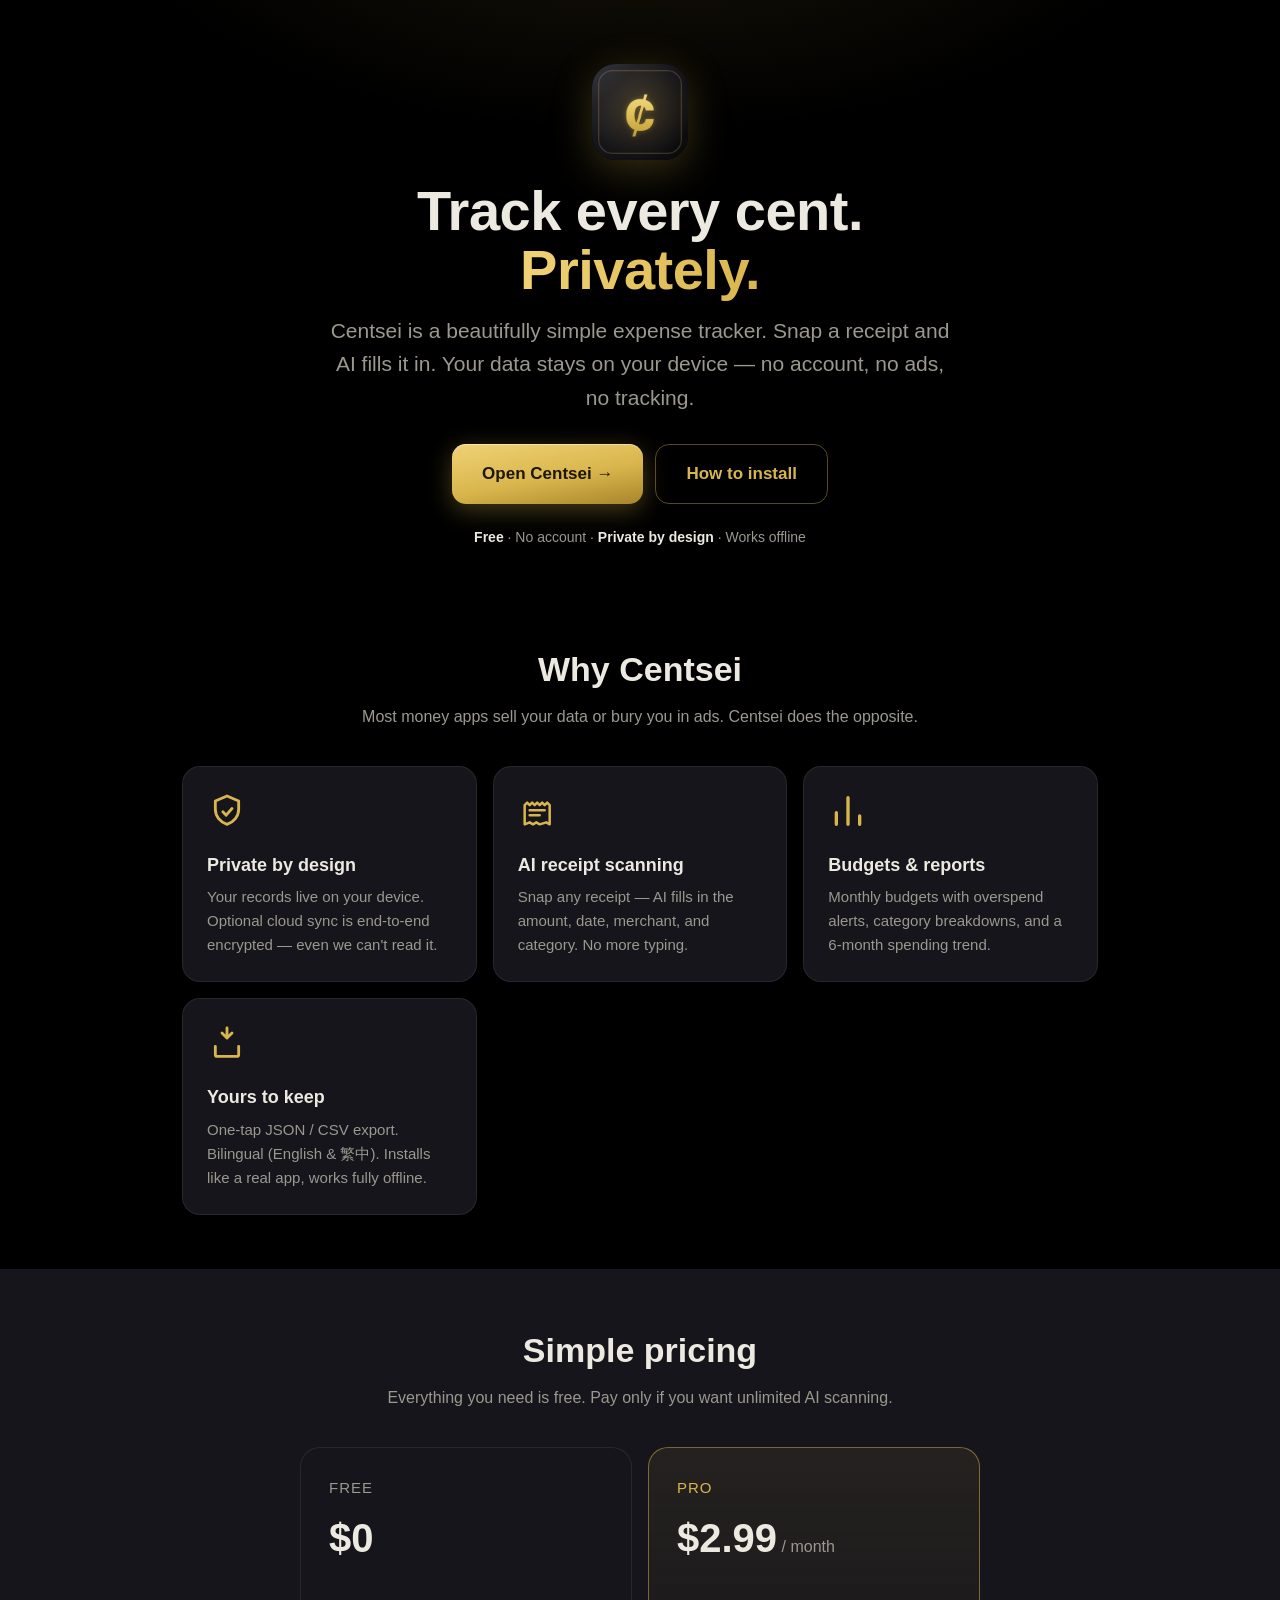
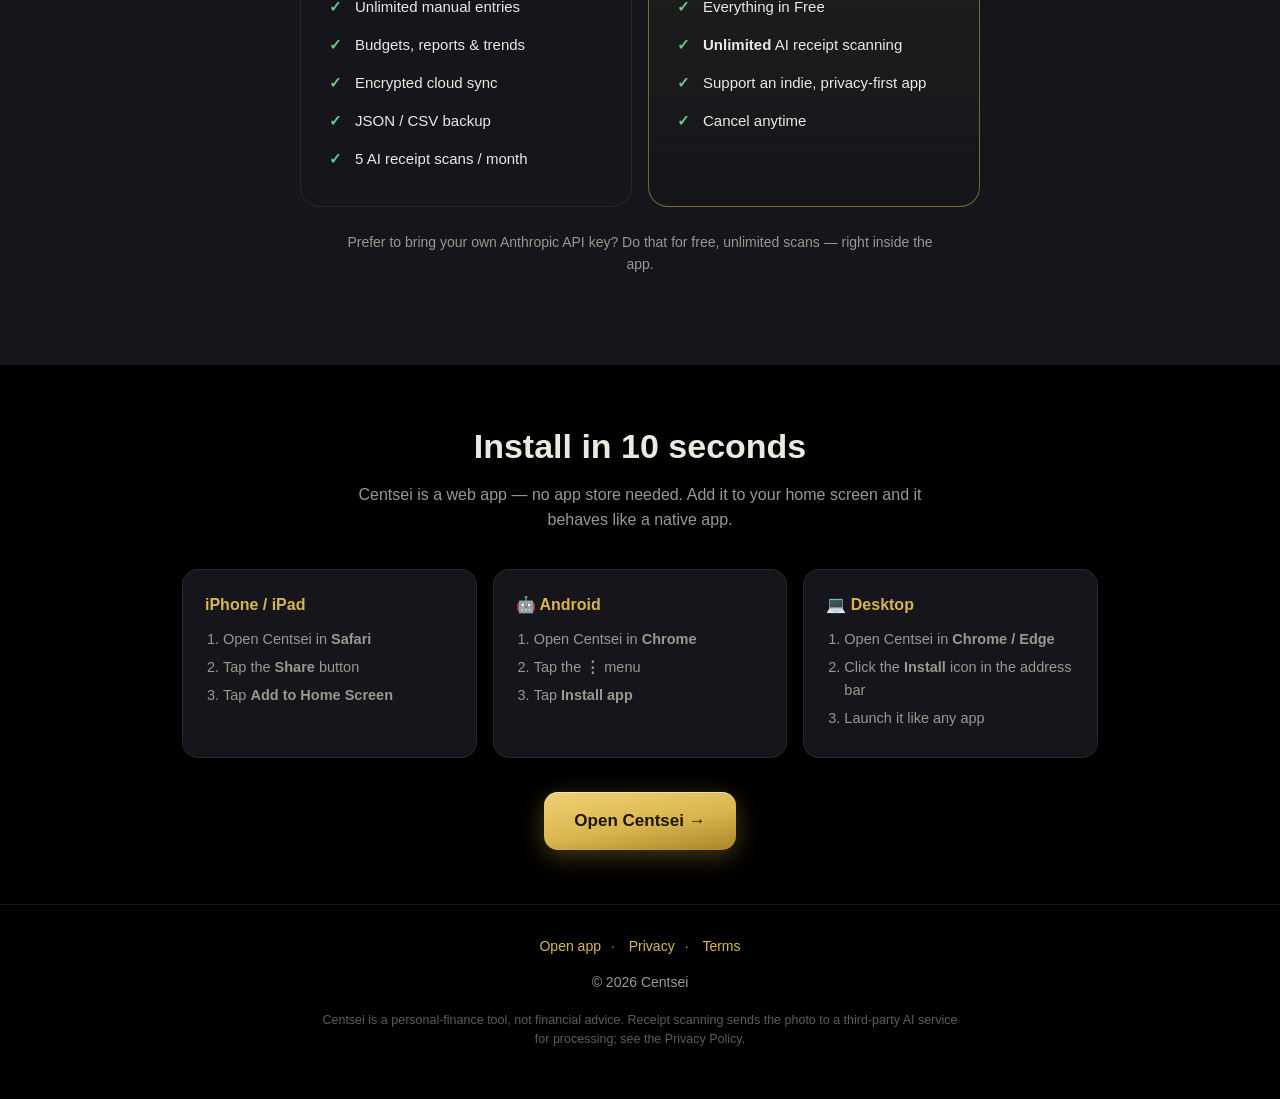
==== landing.html @ d4ba5896 "新增行銷 Landing Page(landing.html) 對外介紹頁:hero + 價值賣點(隱私/AI 收據/預算報表/可匯出離線)+ Free vs Pro $2.99 定價 + iPhon" ====
<!DOCTYPE html>
<html lang="en">
<head>
<meta charset="UTF-8">
<meta name="viewport" content="width=device-width, initial-scale=1, viewport-fit=cover">
<title>Centsei — Private, AI-powered expense tracking</title>
<meta name="description" content="Centsei is a private, local-first expense tracker with AI receipt scanning. Free, no account, your data stays on your device.">
<meta property="og:title" content="Centsei — Private expense tracking with AI receipt scanning">
<meta property="og:description" content="Snap a receipt, AI fills it in. Budgets, reports, encrypted sync. Free, no account.">
<meta property="og:image" content="icons/icon-512.png">
<link rel="icon" type="image/png" href="icons/icon-192.png">
<style>
  :root{
    --bg:#000; --surface:#15151b; --surface2:#1f1f28; --text:#ece9e1; --text2:#9b988f;
    --gold:#d9b64d; --gold-b:#f0d275; --gold-d:#a8862a; --green:#66cb87; --sep:rgba(255,255,255,.08);
    color-scheme:dark;
  }
  *{box-sizing:border-box;-webkit-tap-highlight-color:transparent}
  html{scroll-behavior:smooth}
  body{margin:0;background:var(--bg);color:var(--text);
    font-family:-apple-system,BlinkMacSystemFont,"Segoe UI","PingFang TC","Noto Sans TC",sans-serif;
    -webkit-font-smoothing:antialiased;line-height:1.6}
  a{color:var(--gold);text-decoration:none}
  .wrap{max-width:960px;margin:0 auto;padding:0 22px}
  .btn{display:inline-flex;align-items:center;gap:8px;justify-content:center;
    font-weight:700;font-size:17px;padding:15px 30px;border-radius:14px;border:none;cursor:pointer;
    color:#1d1605;background:linear-gradient(170deg,var(--gold-b),var(--gold) 55%,var(--gold-d));
    box-shadow:0 6px 24px rgba(217,182,77,.32),inset 0 1px 0 rgba(255,255,255,.45)}
  .btn.ghost{color:var(--gold);background:none;box-shadow:none;border:1px solid rgba(217,182,77,.4)}
  .btn:active{transform:scale(.98)}

  /* hero */
  header{padding:64px 0 40px;text-align:center;
    background:radial-gradient(900px 420px at 50% -120px,rgba(217,182,77,.12),transparent 60%)}
  .logo{width:96px;height:96px;border-radius:24px;display:block;margin:0 auto 22px;
    box-shadow:0 10px 40px rgba(217,182,77,.25)}
  h1{font-size:clamp(34px,7vw,56px);line-height:1.05;margin:0 0 14px;letter-spacing:-.5px}
  h1 .g{background:linear-gradient(90deg,var(--gold-b),var(--gold));-webkit-background-clip:text;background-clip:text;color:transparent}
  .sub{font-size:clamp(17px,3.4vw,21px);color:var(--text2);max-width:620px;margin:0 auto 30px}
  .cta-row{display:flex;gap:12px;justify-content:center;flex-wrap:wrap}
  .badges{margin-top:22px;color:var(--text2);font-size:14px}
  .badges b{color:var(--text)}

  section{padding:54px 0}
  h2{font-size:clamp(26px,4.5vw,34px);text-align:center;margin:0 0 8px}
  .lead{text-align:center;color:var(--text2);max-width:600px;margin:0 auto 36px}

  .grid{display:grid;grid-template-columns:repeat(auto-fit,minmax(230px,1fr));gap:16px}
  .card{background:var(--surface);border:1px solid var(--sep);border-radius:18px;padding:24px}
  .card .ic{width:40px;height:40px;color:var(--gold);margin-bottom:12px}
  .card h3{margin:0 0 6px;font-size:18px}
  .card p{margin:0;color:var(--text2);font-size:15px}

  /* pricing */
  .price-grid{display:grid;grid-template-columns:repeat(auto-fit,minmax(260px,1fr));gap:16px;max-width:680px;margin:0 auto}
  .plan{background:var(--surface);border:1px solid var(--sep);border-radius:20px;padding:28px}
  .plan.pro{border-color:rgba(217,182,77,.5);background:linear-gradient(180deg,rgba(217,182,77,.08),var(--surface))}
  .plan .name{font-size:15px;letter-spacing:1px;color:var(--text2);text-transform:uppercase}
  .plan .amt{font-size:40px;font-weight:800;margin:6px 0 2px}
  .plan .amt span{font-size:16px;font-weight:500;color:var(--text2)}
  .plan ul{list-style:none;padding:0;margin:18px 0 0}
  .plan li{padding:7px 0 7px 26px;position:relative;color:var(--text);font-size:15px}
  .plan li::before{content:"✓";position:absolute;left:0;color:var(--green);font-weight:700}

  /* install */
  .steps{display:grid;grid-template-columns:repeat(auto-fit,minmax(240px,1fr));gap:16px}
  .step{background:var(--surface);border:1px solid var(--sep);border-radius:16px;padding:22px}
  .step .os{font-weight:700;color:var(--gold);margin-bottom:10px}
  .step ol{margin:0;padding-left:18px;color:var(--text2);font-size:14.5px}
  .step li{margin:5px 0}

  footer{border-top:1px solid var(--sep);padding:30px 0 50px;text-align:center;color:var(--text2);font-size:14px}
  footer a{margin:0 10px}
  .disclaimer{max-width:640px;margin:18px auto 0;font-size:12.5px;color:#5e5c55;line-height:1.5}
</style>
</head>
<body>

<header>
  <div class="wrap">
    <img class="logo" src="icons/icon-512.png" alt="Centsei">
    <h1>Track every cent.<br><span class="g">Privately.</span></h1>
    <p class="sub">Centsei is a beautifully simple expense tracker. Snap a receipt and AI fills it in. Your data stays on your device — no account, no ads, no tracking.</p>
    <div class="cta-row">
      <a class="btn" href="./">Open Centsei →</a>
      <a class="btn ghost" href="#install">How to install</a>
    </div>
    <div class="badges"><b>Free</b> · No account · <b>Private by design</b> · Works offline</div>
  </div>
</header>

<section>
  <div class="wrap">
    <h2>Why Centsei</h2>
    <p class="lead">Most money apps sell your data or bury you in ads. Centsei does the opposite.</p>
    <div class="grid">
      <div class="card">
        <svg class="ic" viewBox="0 0 24 24" fill="none"><path d="M12 3 5 6v5c0 4.2 2.9 7.6 7 9 4.1-1.4 7-4.8 7-9V6l-7-3Z" stroke="currentColor" stroke-width="1.7" stroke-linejoin="round"/><path d="m9.5 12.5 2 2 3.5-4" stroke="currentColor" stroke-width="1.7" stroke-linecap="round" stroke-linejoin="round"/></svg>
        <h3>Private by design</h3>
        <p>Your records live on your device. Optional cloud sync is end-to-end encrypted — even we can't read it.</p>
      </div>
      <div class="card">
        <svg class="ic" viewBox="0 0 24 24" fill="none"><path d="M4 8.5 5.5 7 7 8.5 8.5 7 10 8.5 11.5 7 13 8.5 14.5 7 16 8.5 17.5 7 19 8.5V20l-2-1.2L13 20l-2-1.2L9 20l-2-1.2L4 20V8.5Z" stroke="currentColor" stroke-width="1.5" stroke-linejoin="round"/><path d="M7 11.5h9M7 14.5h6" stroke="currentColor" stroke-width="1.5" stroke-linecap="round"/></svg>
        <h3>AI receipt scanning</h3>
        <p>Snap any receipt — AI fills in the amount, date, merchant, and category. No more typing.</p>
      </div>
      <div class="card">
        <svg class="ic" viewBox="0 0 24 24" fill="none"><path d="M5 20v-7M12 20V4M19 20v-5" stroke="currentColor" stroke-width="2" stroke-linecap="round"/></svg>
        <h3>Budgets &amp; reports</h3>
        <p>Monthly budgets with overspend alerts, category breakdowns, and a 6-month spending trend.</p>
      </div>
      <div class="card">
        <svg class="ic" viewBox="0 0 24 24" fill="none"><path d="M12 3v6m0 0 3-3m-3 3-3-3M5 14v5a1 1 0 0 0 1 1h12a1 1 0 0 0 1-1v-5" stroke="currentColor" stroke-width="1.7" stroke-linecap="round" stroke-linejoin="round"/></svg>
        <h3>Yours to keep</h3>
        <p>One-tap JSON / CSV export. Bilingual (English &amp; 繁中). Installs like a real app, works fully offline.</p>
      </div>
    </div>
  </div>
</section>

<section style="background:var(--surface)">
  <div class="wrap">
    <h2>Simple pricing</h2>
    <p class="lead">Everything you need is free. Pay only if you want unlimited AI scanning.</p>
    <div class="price-grid">
      <div class="plan">
        <div class="name">Free</div>
        <div class="amt">$0</div>
        <ul>
          <li>Unlimited manual entries</li>
          <li>Budgets, reports &amp; trends</li>
          <li>Encrypted cloud sync</li>
          <li>JSON / CSV backup</li>
          <li>5 AI receipt scans / month</li>
        </ul>
      </div>
      <div class="plan pro">
        <div class="name" style="color:var(--gold)">Pro</div>
        <div class="amt">$2.99<span> / month</span></div>
        <ul>
          <li>Everything in Free</li>
          <li><b>Unlimited</b> AI receipt scanning</li>
          <li>Support an indie, privacy-first app</li>
          <li>Cancel anytime</li>
        </ul>
      </div>
    </div>
    <p class="lead" style="margin-top:24px;font-size:14px">Prefer to bring your own Anthropic API key? Do that for free, unlimited scans — right inside the app.</p>
  </div>
</section>

<section id="install">
  <div class="wrap">
    <h2>Install in 10 seconds</h2>
    <p class="lead">Centsei is a web app — no app store needed. Add it to your home screen and it behaves like a native app.</p>
    <div class="steps">
      <div class="step">
        <div class="os"> iPhone / iPad</div>
        <ol>
          <li>Open Centsei in <b>Safari</b></li>
          <li>Tap the <b>Share</b> button</li>
          <li>Tap <b>Add to Home Screen</b></li>
        </ol>
      </div>
      <div class="step">
        <div class="os">🤖 Android</div>
        <ol>
          <li>Open Centsei in <b>Chrome</b></li>
          <li>Tap the <b>⋮</b> menu</li>
          <li>Tap <b>Install app</b></li>
        </ol>
      </div>
      <div class="step">
        <div class="os">💻 Desktop</div>
        <ol>
          <li>Open Centsei in <b>Chrome / Edge</b></li>
          <li>Click the <b>Install</b> icon in the address bar</li>
          <li>Launch it like any app</li>
        </ol>
      </div>
    </div>
    <div class="cta-row" style="margin-top:34px"><a class="btn" href="./">Open Centsei →</a></div>
  </div>
</section>

<footer>
  <div class="wrap">
    <div>
      <a href="./">Open app</a>·
      <a href="privacy.html">Privacy</a>·
      <a href="terms.html">Terms</a>
    </div>
    <p style="margin:14px 0 0">© 2026 Centsei</p>
    <p class="disclaimer">Centsei is a personal-finance tool, not financial advice. Receipt scanning sends the photo to a third-party AI service for processing; see the Privacy Policy.</p>
  </div>
</footer>

</body>
</html>
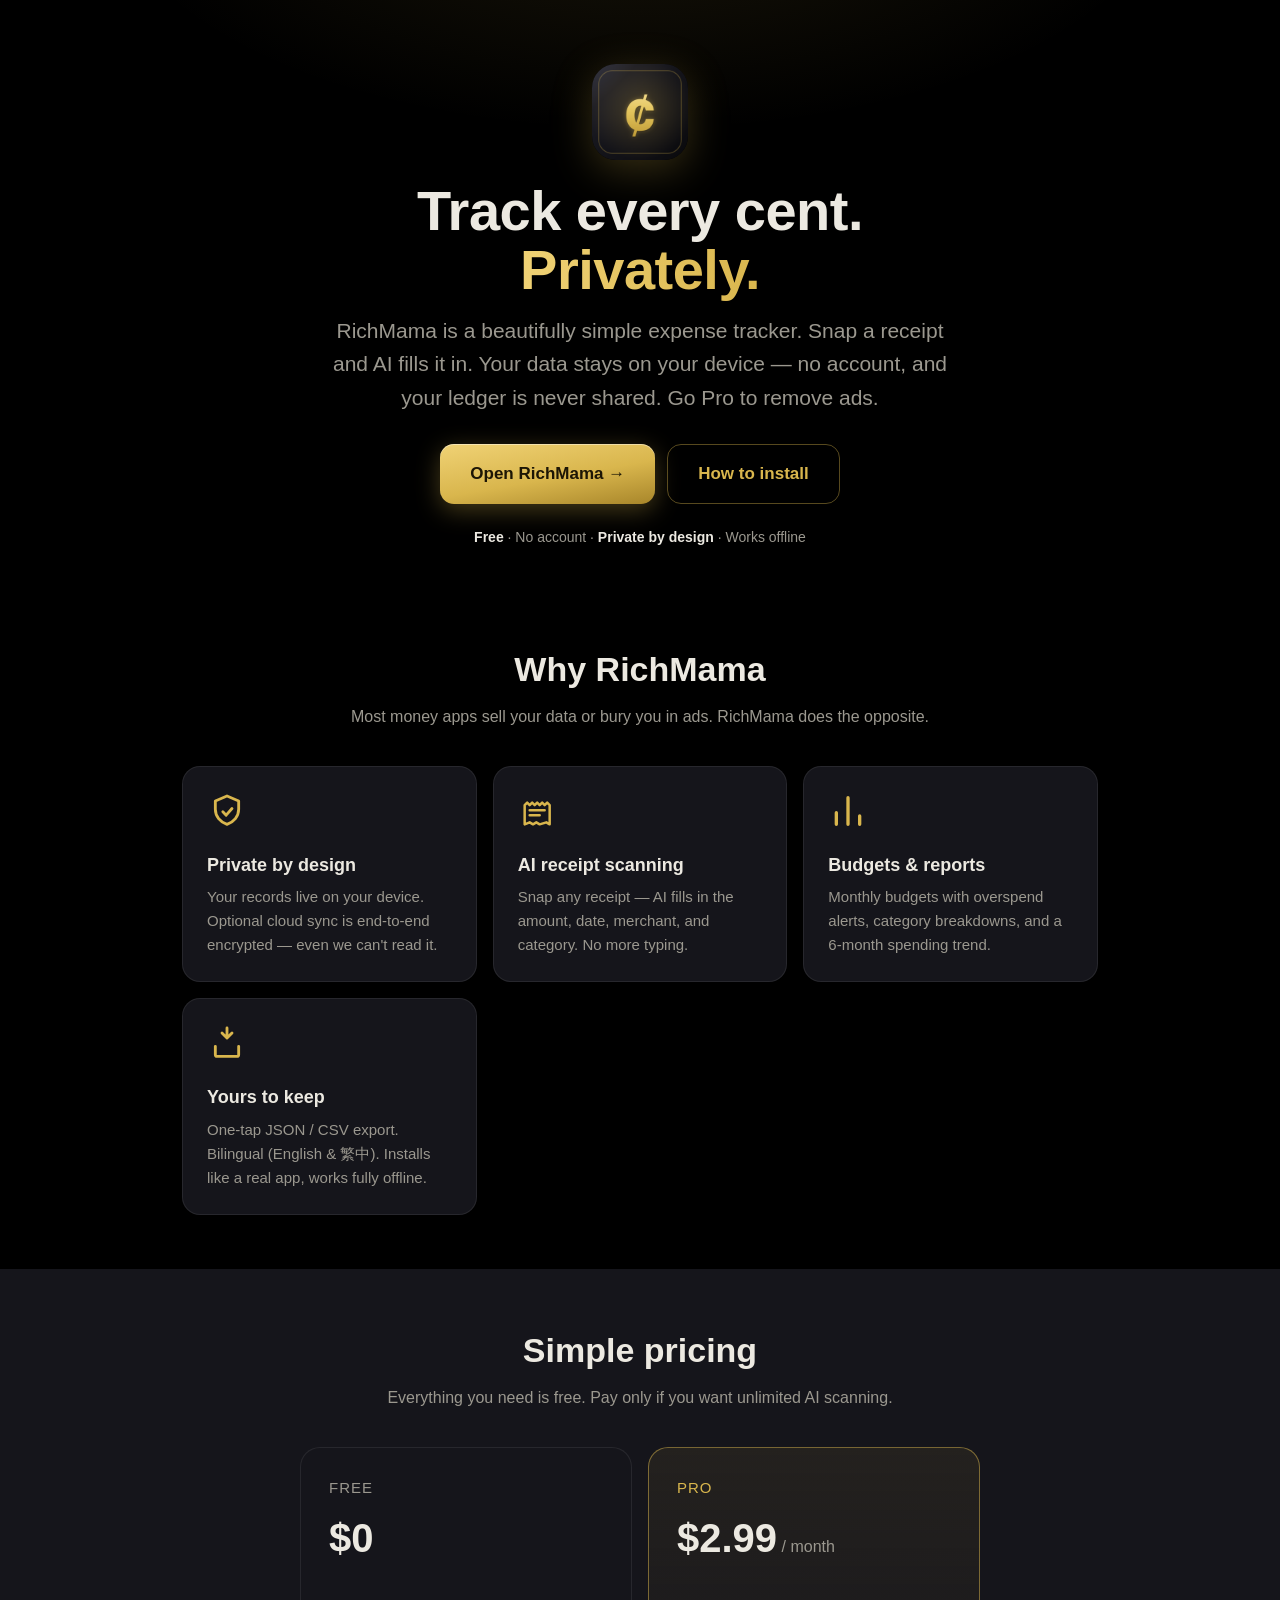
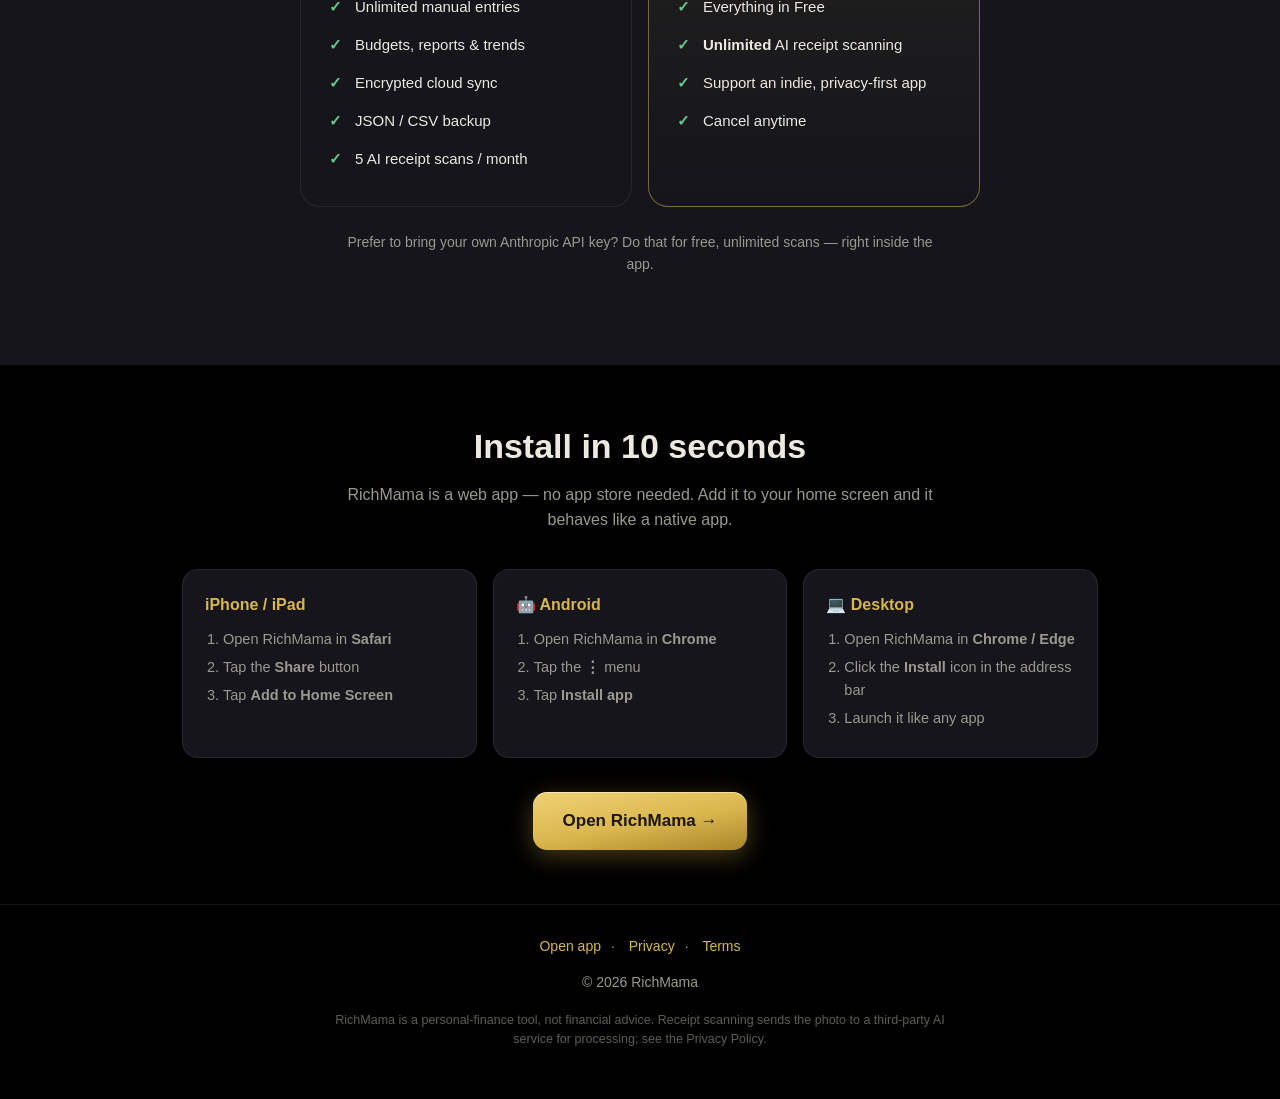
==== commit 7ef86ed3: "RichMama rebrand + accounts, dashboard, statement import; App Review fixes Rebrand from Centsei to R" ====
--- a/landing.html
+++ b/landing.html
@@ -3,9 +3,9 @@
 <head>
 <meta charset="UTF-8">
 <meta name="viewport" content="width=device-width, initial-scale=1, viewport-fit=cover">
-<title>Centsei — Private, AI-powered expense tracking</title>
-<meta name="description" content="Centsei is a private, local-first expense tracker with AI receipt scanning. Free, no account, your data stays on your device.">
-<meta property="og:title" content="Centsei — Private expense tracking with AI receipt scanning">
+<title>RichMama — Private, AI-powered expense tracking</title>
+<meta name="description" content="RichMama is a private, local-first expense tracker with AI receipt scanning. Free, no account, your data stays on your device.">
+<meta property="og:title" content="RichMama — Private expense tracking with AI receipt scanning">
 <meta property="og:description" content="Snap a receipt, AI fills it in. Budgets, reports, encrypted sync. Free, no account.">
 <meta property="og:image" content="icons/icon-512.png">
 <link rel="icon" type="image/png" href="icons/icon-192.png">
@@ -78,11 +78,11 @@
 
 <header>
   <div class="wrap">
-    <img class="logo" src="icons/icon-512.png" alt="Centsei">
+    <img class="logo" src="icons/icon-512.png" alt="RichMama">
     <h1>Track every cent.<br><span class="g">Privately.</span></h1>
-    <p class="sub">Centsei is a beautifully simple expense tracker. Snap a receipt and AI fills it in. Your data stays on your device — no account, no ads, no tracking.</p>
+    <p class="sub">RichMama is a beautifully simple expense tracker. Snap a receipt and AI fills it in. Your data stays on your device — no account, and your ledger is never shared. Go Pro to remove ads.</p>
     <div class="cta-row">
-      <a class="btn" href="./">Open Centsei →</a>
+      <a class="btn" href="./">Open RichMama →</a>
       <a class="btn ghost" href="#install">How to install</a>
     </div>
     <div class="badges"><b>Free</b> · No account · <b>Private by design</b> · Works offline</div>
@@ -91,8 +91,8 @@
 
 <section>
   <div class="wrap">
-    <h2>Why Centsei</h2>
-    <p class="lead">Most money apps sell your data or bury you in ads. Centsei does the opposite.</p>
+    <h2>Why RichMama</h2>
+    <p class="lead">Most money apps sell your data or bury you in ads. RichMama does the opposite.</p>
     <div class="grid">
       <div class="card">
         <svg class="ic" viewBox="0 0 24 24" fill="none"><path d="M12 3 5 6v5c0 4.2 2.9 7.6 7 9 4.1-1.4 7-4.8 7-9V6l-7-3Z" stroke="currentColor" stroke-width="1.7" stroke-linejoin="round"/><path d="m9.5 12.5 2 2 3.5-4" stroke="currentColor" stroke-width="1.7" stroke-linecap="round" stroke-linejoin="round"/></svg>
@@ -152,12 +152,12 @@
 <section id="install">
   <div class="wrap">
     <h2>Install in 10 seconds</h2>
-    <p class="lead">Centsei is a web app — no app store needed. Add it to your home screen and it behaves like a native app.</p>
+    <p class="lead">RichMama is a web app — no app store needed. Add it to your home screen and it behaves like a native app.</p>
     <div class="steps">
       <div class="step">
         <div class="os"> iPhone / iPad</div>
         <ol>
-          <li>Open Centsei in <b>Safari</b></li>
+          <li>Open RichMama in <b>Safari</b></li>
           <li>Tap the <b>Share</b> button</li>
           <li>Tap <b>Add to Home Screen</b></li>
         </ol>
@@ -165,7 +165,7 @@
       <div class="step">
         <div class="os">🤖 Android</div>
         <ol>
-          <li>Open Centsei in <b>Chrome</b></li>
+          <li>Open RichMama in <b>Chrome</b></li>
           <li>Tap the <b>⋮</b> menu</li>
           <li>Tap <b>Install app</b></li>
         </ol>
@@ -173,13 +173,13 @@
       <div class="step">
         <div class="os">💻 Desktop</div>
         <ol>
-          <li>Open Centsei in <b>Chrome / Edge</b></li>
+          <li>Open RichMama in <b>Chrome / Edge</b></li>
           <li>Click the <b>Install</b> icon in the address bar</li>
           <li>Launch it like any app</li>
         </ol>
       </div>
     </div>
-    <div class="cta-row" style="margin-top:34px"><a class="btn" href="./">Open Centsei →</a></div>
+    <div class="cta-row" style="margin-top:34px"><a class="btn" href="./">Open RichMama →</a></div>
   </div>
 </section>
 
@@ -190,8 +190,8 @@
       <a href="privacy.html">Privacy</a>·
       <a href="terms.html">Terms</a>
     </div>
-    <p style="margin:14px 0 0">© 2026 Centsei</p>
-    <p class="disclaimer">Centsei is a personal-finance tool, not financial advice. Receipt scanning sends the photo to a third-party AI service for processing; see the Privacy Policy.</p>
+    <p style="margin:14px 0 0">© 2026 RichMama</p>
+    <p class="disclaimer">RichMama is a personal-finance tool, not financial advice. Receipt scanning sends the photo to a third-party AI service for processing; see the Privacy Policy.</p>
   </div>
 </footer>
 
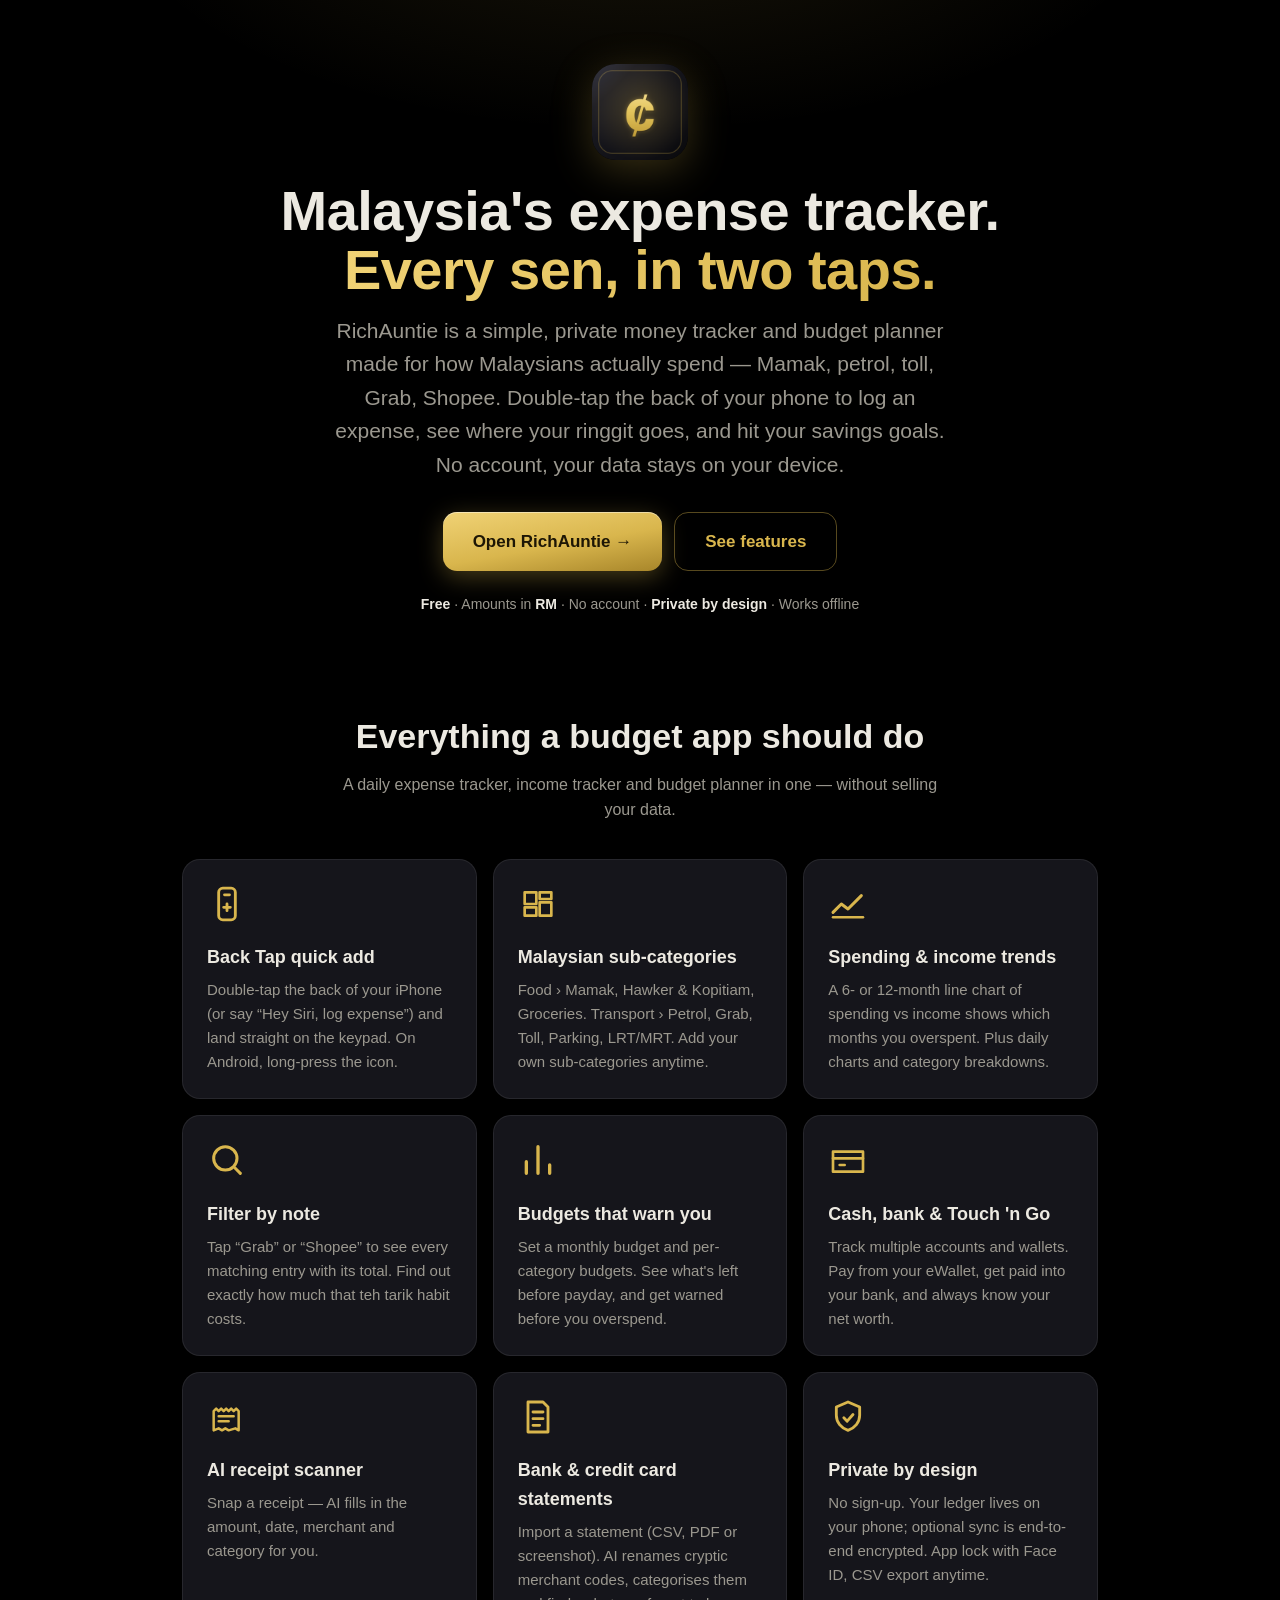
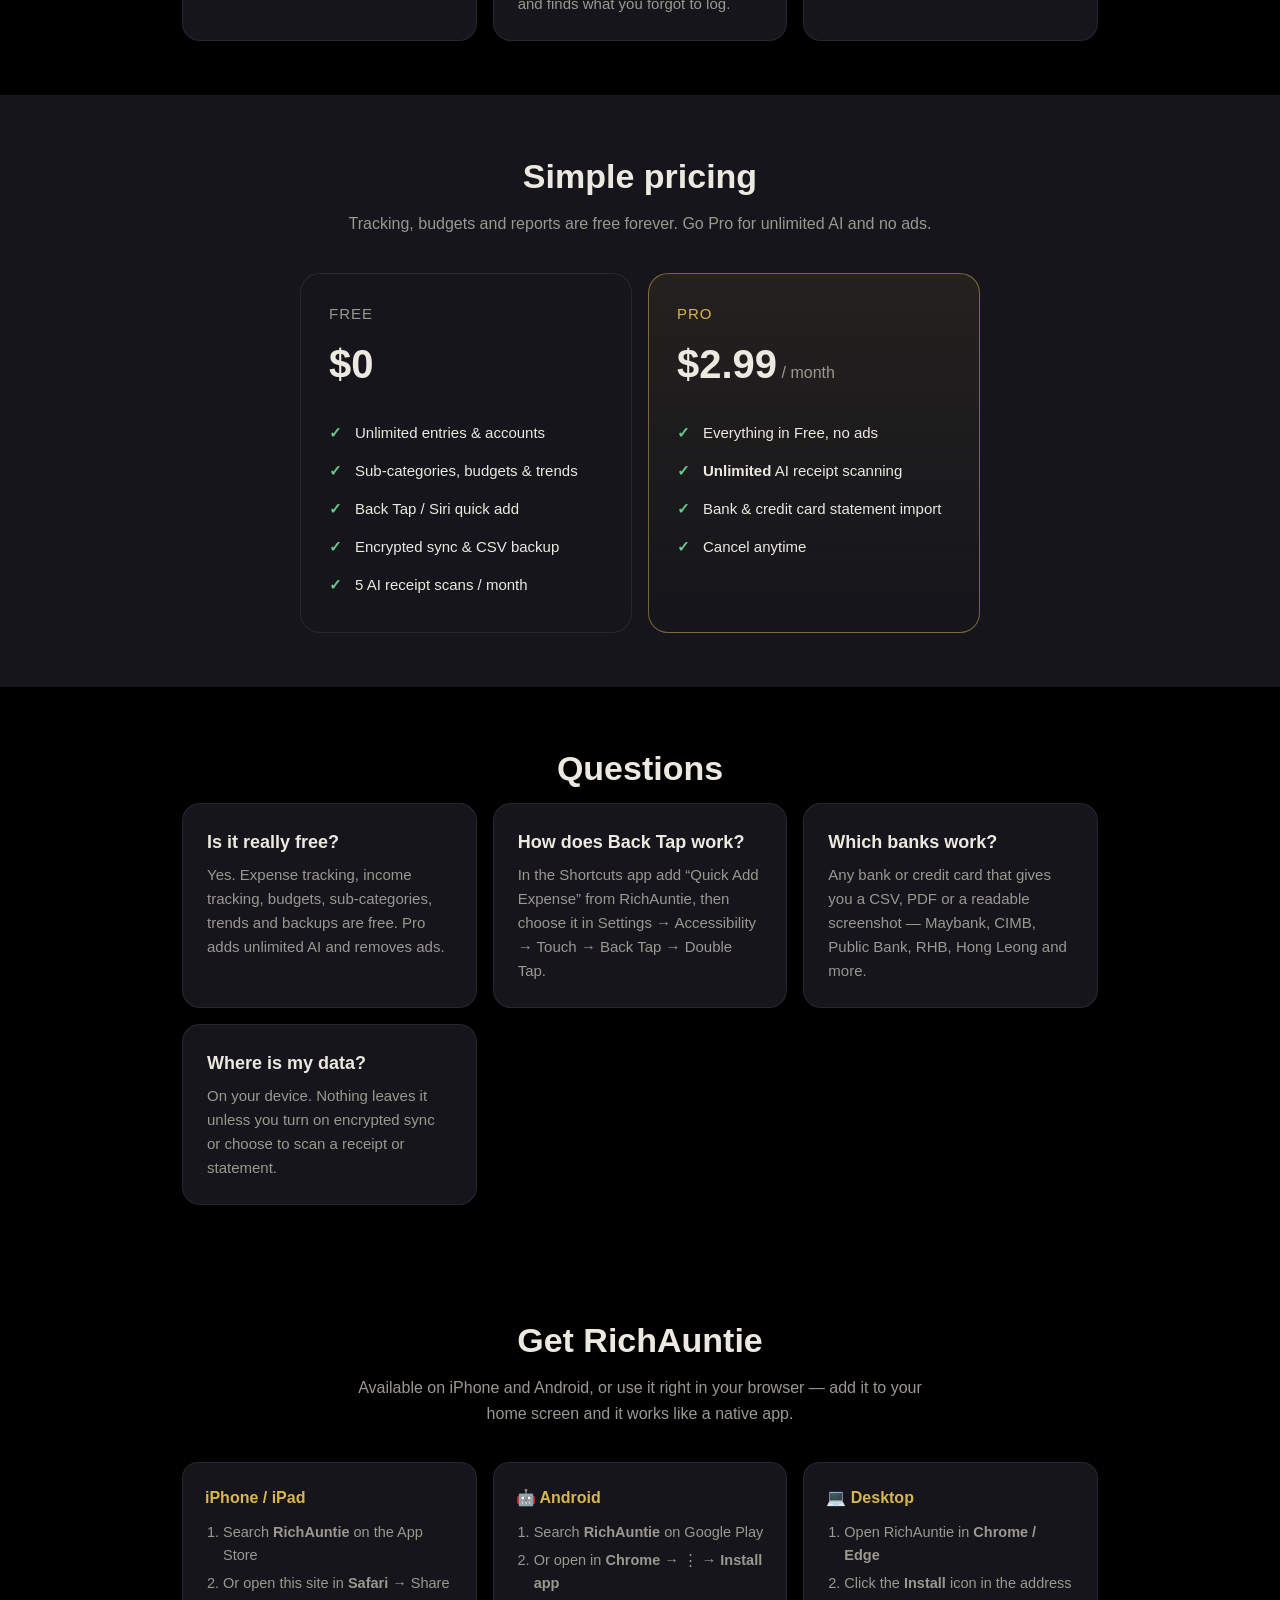
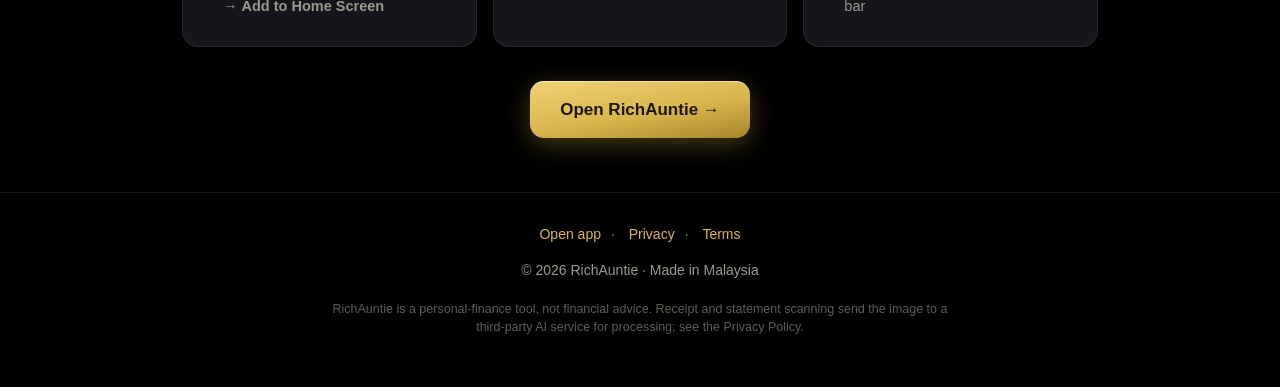
==== commit e48228d7: "RichAuntie v1.4: Malaysia localisation, sub-categories, note filter, trend line chart, Back Tap quic" ====
--- a/landing.html
+++ b/landing.html
@@ -1,14 +1,84 @@
 <!DOCTYPE html>
-<html lang="en">
+<html lang="en-MY">
 <head>
 <meta charset="UTF-8">
 <meta name="viewport" content="width=device-width, initial-scale=1, viewport-fit=cover">
-<title>RichMama — Private, AI-powered expense tracking</title>
-<meta name="description" content="RichMama is a private, local-first expense tracker with AI receipt scanning. Free, no account, your data stays on your device.">
-<meta property="og:title" content="RichMama — Private expense tracking with AI receipt scanning">
-<meta property="og:description" content="Snap a receipt, AI fills it in. Budgets, reports, encrypted sync. Free, no account.">
-<meta property="og:image" content="icons/icon-512.png">
+<title>RichAuntie — Expense Tracker &amp; Budget App for Malaysia (RM)</title>
+<meta name="description" content="RichAuntie is a free, private expense tracker and budget planner made for Malaysia. Track spending in RM, log Mamak, Grab, petrol and toll in seconds, scan receipts with AI, import bank &amp; credit card statements, and see spending vs income trends. No account needed.">
+<meta name="keywords" content="expense tracker Malaysia, budget app Malaysia, money manager, spending tracker, budget planner, personal finance app, daily expense tracker, expense manager, bookkeeping app, money tracker RM, receipt scanner, bank statement import, credit card tracker, savings tracker, income tracker, bill tracker, household budget, cash flow, aplikasi rekod perbelanjaan, aplikasi bajet, pengurus wang, 记账 App, 记账, 理财, 马来西亚 记账">
+<link rel="canonical" href="https://colinchin95.github.io/daily-ledger/landing.html">
+<meta name="robots" content="index, follow">
+<meta name="theme-color" content="#EDE4D5">
+<meta property="og:type" content="website">
+<meta property="og:site_name" content="RichAuntie">
+<meta property="og:locale" content="en_MY">
+<meta property="og:title" content="RichAuntie — Malaysia's private expense tracker">
+<meta property="og:description" content="Log an expense in 2 seconds (even with a double-tap on the back of your phone). Budgets, sub-categories, spending &amp; income trends, AI receipt scanning. Your data stays on your device.">
+<meta property="og:image" content="https://colinchin95.github.io/daily-ledger/icons/icon-1024.png">
+<meta name="twitter:card" content="summary">
+<meta name="twitter:title" content="RichAuntie — Expense Tracker &amp; Budget App for Malaysia">
+<meta name="twitter:description" content="Private money tracker in RM. Budgets, trends, AI receipt scanning, bank statement import.">
+<meta name="apple-itunes-app" content="app-id=6781631334">
 <link rel="icon" type="image/png" href="icons/icon-192.png">
+<link rel="apple-touch-icon" href="icons/apple-touch-icon.png">
+<link rel="manifest" href="manifest.json">
+<script type="application/ld+json">
+{
+  "@context": "https://schema.org",
+  "@graph": [
+    {
+      "@type": "SoftwareApplication",
+      "name": "RichAuntie: Expense Tracker",
+      "alternateName": ["RichAuntie", "RichAuntie Budget App"],
+      "applicationCategory": "FinanceApplication",
+      "operatingSystem": "iOS, Android, Web",
+      "description": "A private expense tracker and budget planner for Malaysia. Track spending and income in RM with sub-categories, budgets, spending vs income trends, AI receipt scanning and bank / credit card statement import.",
+      "inLanguage": "en-MY",
+      "countriesSupported": "MY",
+      "image": "https://colinchin95.github.io/daily-ledger/icons/icon-1024.png",
+      "url": "https://colinchin95.github.io/daily-ledger/landing.html",
+      "offers": { "@type": "Offer", "price": "0", "priceCurrency": "USD" },
+      "featureList": [
+        "Expense and income tracking in Malaysian Ringgit (RM)",
+        "Malaysian sub-categories: Mamak, hawker, groceries, petrol, Grab, toll, parking, LRT/MRT",
+        "Double-tap the back of the phone to log an expense (iPhone Back Tap)",
+        "Monthly budgets and per-category budgets",
+        "Spending vs income trend line chart",
+        "Search and filter by note",
+        "AI receipt scanning",
+        "Bank and credit card statement import with AI categorisation",
+        "Multiple accounts: cash, bank, Touch 'n Go eWallet",
+        "End-to-end encrypted sync, CSV export, app lock"
+      ]
+    },
+    {
+      "@type": "FAQPage",
+      "mainEntity": [
+        {
+          "@type": "Question",
+          "name": "What is the best free expense tracker app in Malaysia?",
+          "acceptedAnswer": { "@type": "Answer", "text": "RichAuntie is a free expense tracker built for Malaysia: amounts in RM, local categories like Mamak, petrol, toll and Grab, Touch 'n Go as an account, budgets and spending trends. It needs no account and keeps your data on your phone." }
+        },
+        {
+          "@type": "Question",
+          "name": "Can I log an expense without opening the app?",
+          "acceptedAnswer": { "@type": "Answer", "text": "Yes. On iPhone, link RichAuntie's Quick Add Expense shortcut to Back Tap and double-tap the back of your phone to jump straight to the keypad. You can also say \"Hey Siri, log expense in RichAuntie\". On Android, long-press the app icon and choose Log expense." }
+        },
+        {
+          "@type": "Question",
+          "name": "Can RichAuntie read my Maybank, CIMB or credit card statement?",
+          "acceptedAnswer": { "@type": "Answer", "text": "With Pro you can import a CSV, PDF or screenshot of a bank or credit card statement. AI turns cryptic merchant codes into readable names, suggests categories and finds transactions you forgot to log." }
+        },
+        {
+          "@type": "Question",
+          "name": "Is my financial data private?",
+          "acceptedAnswer": { "@type": "Answer", "text": "Your ledger is stored on your device. Optional cloud sync is end-to-end encrypted, so no one else can read it. Receipt or statement images are only sent to an AI service when you choose to scan them." }
+        }
+      ]
+    }
+  ]
+}
+</script>
 <style>
   :root{
     --bg:#000; --surface:#15151b; --surface2:#1f1f28; --text:#ece9e1; --text2:#9b988f;
@@ -78,41 +148,66 @@
 
 <header>
   <div class="wrap">
-    <img class="logo" src="icons/icon-512.png" alt="RichMama">
-    <h1>Track every cent.<br><span class="g">Privately.</span></h1>
-    <p class="sub">RichMama is a beautifully simple expense tracker. Snap a receipt and AI fills it in. Your data stays on your device — no account, and your ledger is never shared. Go Pro to remove ads.</p>
+    <img class="logo" src="icons/icon-512.png" alt="RichAuntie expense tracker app icon" width="96" height="96">
+    <h1>Malaysia's expense tracker.<br><span class="g">Every sen, in two taps.</span></h1>
+    <p class="sub">RichAuntie is a simple, private money tracker and budget planner made for how Malaysians actually spend — Mamak, petrol, toll, Grab, Shopee. Double-tap the back of your phone to log an expense, see where your ringgit goes, and hit your savings goals. No account, your data stays on your device.</p>
     <div class="cta-row">
-      <a class="btn" href="./">Open RichMama →</a>
-      <a class="btn ghost" href="#install">How to install</a>
-    </div>
-    <div class="badges"><b>Free</b> · No account · <b>Private by design</b> · Works offline</div>
+      <a class="btn" href="./">Open RichAuntie →</a>
+      <a class="btn ghost" href="#features">See features</a>
+    </div>
+    <div class="badges"><b>Free</b> · Amounts in <b>RM</b> · No account · <b>Private by design</b> · Works offline</div>
   </div>
 </header>
 
-<section>
-  <div class="wrap">
-    <h2>Why RichMama</h2>
-    <p class="lead">Most money apps sell your data or bury you in ads. RichMama does the opposite.</p>
+<section id="features">
+  <div class="wrap">
+    <h2>Everything a budget app should do</h2>
+    <p class="lead">A daily expense tracker, income tracker and budget planner in one — without selling your data.</p>
     <div class="grid">
+      <div class="card">
+        <svg class="ic" viewBox="0 0 24 24" fill="none"><rect x="7" y="2.5" width="10" height="19" rx="2.5" stroke="currentColor" stroke-width="1.7"/><path d="M10.5 6.5h3M12 12v4M10 14h4" stroke="currentColor" stroke-width="1.7" stroke-linecap="round"/></svg>
+        <h3>Back Tap quick add</h3>
+        <p>Double-tap the back of your iPhone (or say “Hey Siri, log expense”) and land straight on the keypad. On Android, long-press the icon.</p>
+      </div>
+      <div class="card">
+        <svg class="ic" viewBox="0 0 24 24" fill="none"><path d="M4 5h7v7H4zM13 5h7v4h-7zM13 11h7v8h-7zM4 14h7v5H4z" stroke="currentColor" stroke-width="1.6" stroke-linejoin="round"/></svg>
+        <h3>Malaysian sub-categories</h3>
+        <p>Food › Mamak, Hawker &amp; Kopitiam, Groceries. Transport › Petrol, Grab, Toll, Parking, LRT/MRT. Add your own sub-categories anytime.</p>
+      </div>
+      <div class="card">
+        <svg class="ic" viewBox="0 0 24 24" fill="none"><path d="M3 17l5-5 4 3 8-8" stroke="currentColor" stroke-width="1.8" stroke-linecap="round" stroke-linejoin="round"/><path d="M3 20h18" stroke="currentColor" stroke-width="1.5" stroke-linecap="round"/></svg>
+        <h3>Spending &amp; income trends</h3>
+        <p>A 6- or 12-month line chart of spending vs income shows which months you overspent. Plus daily charts and category breakdowns.</p>
+      </div>
+      <div class="card">
+        <svg class="ic" viewBox="0 0 24 24" fill="none"><circle cx="11" cy="11" r="7" stroke="currentColor" stroke-width="1.8"/><path d="m20 20-3.2-3.2" stroke="currentColor" stroke-width="1.8" stroke-linecap="round"/></svg>
+        <h3>Filter by note</h3>
+        <p>Tap “Grab” or “Shopee” to see every matching entry with its total. Find out exactly how much that teh tarik habit costs.</p>
+      </div>
+      <div class="card">
+        <svg class="ic" viewBox="0 0 24 24" fill="none"><path d="M5 20v-7M12 20V4M19 20v-5" stroke="currentColor" stroke-width="2" stroke-linecap="round"/></svg>
+        <h3>Budgets that warn you</h3>
+        <p>Set a monthly budget and per-category budgets. See what's left before payday, and get warned before you overspend.</p>
+      </div>
+      <div class="card">
+        <svg class="ic" viewBox="0 0 24 24" fill="none"><path d="M3 7h18v12H3z" stroke="currentColor" stroke-width="1.6" stroke-linejoin="round"/><path d="M3 11h18M7 15h3" stroke="currentColor" stroke-width="1.6" stroke-linecap="round"/></svg>
+        <h3>Cash, bank &amp; Touch 'n Go</h3>
+        <p>Track multiple accounts and wallets. Pay from your eWallet, get paid into your bank, and always know your net worth.</p>
+      </div>
+      <div class="card">
+        <svg class="ic" viewBox="0 0 24 24" fill="none"><path d="M4 8.5 5.5 7 7 8.5 8.5 7 10 8.5 11.5 7 13 8.5 14.5 7 16 8.5 17.5 7 19 8.5V20l-2-1.2L13 20l-2-1.2L9 20l-2-1.2L4 20V8.5Z" stroke="currentColor" stroke-width="1.5" stroke-linejoin="round"/><path d="M7 11.5h9M7 14.5h6" stroke="currentColor" stroke-width="1.5" stroke-linecap="round"/></svg>
+        <h3>AI receipt scanner</h3>
+        <p>Snap a receipt — AI fills in the amount, date, merchant and category for you.</p>
+      </div>
+      <div class="card">
+        <svg class="ic" viewBox="0 0 24 24" fill="none"><path d="M6 3h9l3 3v15H6z" stroke="currentColor" stroke-width="1.7" stroke-linejoin="round"/><path d="M9 9h6M9 13h6M9 17h4" stroke="currentColor" stroke-width="1.7" stroke-linecap="round"/></svg>
+        <h3>Bank &amp; credit card statements</h3>
+        <p>Import a statement (CSV, PDF or screenshot). AI renames cryptic merchant codes, categorises them and finds what you forgot to log.</p>
+      </div>
       <div class="card">
         <svg class="ic" viewBox="0 0 24 24" fill="none"><path d="M12 3 5 6v5c0 4.2 2.9 7.6 7 9 4.1-1.4 7-4.8 7-9V6l-7-3Z" stroke="currentColor" stroke-width="1.7" stroke-linejoin="round"/><path d="m9.5 12.5 2 2 3.5-4" stroke="currentColor" stroke-width="1.7" stroke-linecap="round" stroke-linejoin="round"/></svg>
         <h3>Private by design</h3>
-        <p>Your records live on your device. Optional cloud sync is end-to-end encrypted — even we can't read it.</p>
-      </div>
-      <div class="card">
-        <svg class="ic" viewBox="0 0 24 24" fill="none"><path d="M4 8.5 5.5 7 7 8.5 8.5 7 10 8.5 11.5 7 13 8.5 14.5 7 16 8.5 17.5 7 19 8.5V20l-2-1.2L13 20l-2-1.2L9 20l-2-1.2L4 20V8.5Z" stroke="currentColor" stroke-width="1.5" stroke-linejoin="round"/><path d="M7 11.5h9M7 14.5h6" stroke="currentColor" stroke-width="1.5" stroke-linecap="round"/></svg>
-        <h3>AI receipt scanning</h3>
-        <p>Snap any receipt — AI fills in the amount, date, merchant, and category. No more typing.</p>
-      </div>
-      <div class="card">
-        <svg class="ic" viewBox="0 0 24 24" fill="none"><path d="M5 20v-7M12 20V4M19 20v-5" stroke="currentColor" stroke-width="2" stroke-linecap="round"/></svg>
-        <h3>Budgets &amp; reports</h3>
-        <p>Monthly budgets with overspend alerts, category breakdowns, and a 6-month spending trend.</p>
-      </div>
-      <div class="card">
-        <svg class="ic" viewBox="0 0 24 24" fill="none"><path d="M12 3v6m0 0 3-3m-3 3-3-3M5 14v5a1 1 0 0 0 1 1h12a1 1 0 0 0 1-1v-5" stroke="currentColor" stroke-width="1.7" stroke-linecap="round" stroke-linejoin="round"/></svg>
-        <h3>Yours to keep</h3>
-        <p>One-tap JSON / CSV export. Bilingual (English &amp; 繁中). Installs like a real app, works fully offline.</p>
+        <p>No sign-up. Your ledger lives on your phone; optional sync is end-to-end encrypted. App lock with Face ID, CSV export anytime.</p>
       </div>
     </div>
   </div>
@@ -121,16 +216,16 @@
 <section style="background:var(--surface)">
   <div class="wrap">
     <h2>Simple pricing</h2>
-    <p class="lead">Everything you need is free. Pay only if you want unlimited AI scanning.</p>
+    <p class="lead">Tracking, budgets and reports are free forever. Go Pro for unlimited AI and no ads.</p>
     <div class="price-grid">
       <div class="plan">
         <div class="name">Free</div>
         <div class="amt">$0</div>
         <ul>
-          <li>Unlimited manual entries</li>
-          <li>Budgets, reports &amp; trends</li>
-          <li>Encrypted cloud sync</li>
-          <li>JSON / CSV backup</li>
+          <li>Unlimited entries &amp; accounts</li>
+          <li>Sub-categories, budgets &amp; trends</li>
+          <li>Back Tap / Siri quick add</li>
+          <li>Encrypted sync &amp; CSV backup</li>
           <li>5 AI receipt scans / month</li>
         </ul>
       </div>
@@ -138,48 +233,56 @@
         <div class="name" style="color:var(--gold)">Pro</div>
         <div class="amt">$2.99<span> / month</span></div>
         <ul>
-          <li>Everything in Free</li>
+          <li>Everything in Free, no ads</li>
           <li><b>Unlimited</b> AI receipt scanning</li>
-          <li>Support an indie, privacy-first app</li>
+          <li>Bank &amp; credit card statement import</li>
           <li>Cancel anytime</li>
         </ul>
       </div>
     </div>
-    <p class="lead" style="margin-top:24px;font-size:14px">Prefer to bring your own Anthropic API key? Do that for free, unlimited scans — right inside the app.</p>
   </div>
 </section>
 
+<section id="faq">
+  <div class="wrap">
+    <h2>Questions</h2>
+    <div class="grid">
+      <div class="card"><h3>Is it really free?</h3><p>Yes. Expense tracking, income tracking, budgets, sub-categories, trends and backups are free. Pro adds unlimited AI and removes ads.</p></div>
+      <div class="card"><h3>How does Back Tap work?</h3><p>In the Shortcuts app add “Quick Add Expense” from RichAuntie, then choose it in Settings → Accessibility → Touch → Back Tap → Double Tap.</p></div>
+      <div class="card"><h3>Which banks work?</h3><p>Any bank or credit card that gives you a CSV, PDF or a readable screenshot — Maybank, CIMB, Public Bank, RHB, Hong Leong and more.</p></div>
+      <div class="card"><h3>Where is my data?</h3><p>On your device. Nothing leaves it unless you turn on encrypted sync or choose to scan a receipt or statement.</p></div>
+    </div>
+  </div>
+</section>
+
 <section id="install">
   <div class="wrap">
-    <h2>Install in 10 seconds</h2>
-    <p class="lead">RichMama is a web app — no app store needed. Add it to your home screen and it behaves like a native app.</p>
+    <h2>Get RichAuntie</h2>
+    <p class="lead">Available on iPhone and Android, or use it right in your browser — add it to your home screen and it works like a native app.</p>
     <div class="steps">
       <div class="step">
         <div class="os"> iPhone / iPad</div>
         <ol>
-          <li>Open RichMama in <b>Safari</b></li>
-          <li>Tap the <b>Share</b> button</li>
-          <li>Tap <b>Add to Home Screen</b></li>
+          <li>Search <b>RichAuntie</b> on the App Store</li>
+          <li>Or open this site in <b>Safari</b> → Share → <b>Add to Home Screen</b></li>
         </ol>
       </div>
       <div class="step">
         <div class="os">🤖 Android</div>
         <ol>
-          <li>Open RichMama in <b>Chrome</b></li>
-          <li>Tap the <b>⋮</b> menu</li>
-          <li>Tap <b>Install app</b></li>
+          <li>Search <b>RichAuntie</b> on Google Play</li>
+          <li>Or open in <b>Chrome</b> → ⋮ → <b>Install app</b></li>
         </ol>
       </div>
       <div class="step">
         <div class="os">💻 Desktop</div>
         <ol>
-          <li>Open RichMama in <b>Chrome / Edge</b></li>
+          <li>Open RichAuntie in <b>Chrome / Edge</b></li>
           <li>Click the <b>Install</b> icon in the address bar</li>
-          <li>Launch it like any app</li>
         </ol>
       </div>
     </div>
-    <div class="cta-row" style="margin-top:34px"><a class="btn" href="./">Open RichMama →</a></div>
+    <div class="cta-row" style="margin-top:34px"><a class="btn" href="./">Open RichAuntie →</a></div>
   </div>
 </section>
 
@@ -190,8 +293,8 @@
       <a href="privacy.html">Privacy</a>·
       <a href="terms.html">Terms</a>
     </div>
-    <p style="margin:14px 0 0">© 2026 RichMama</p>
-    <p class="disclaimer">RichMama is a personal-finance tool, not financial advice. Receipt scanning sends the photo to a third-party AI service for processing; see the Privacy Policy.</p>
+    <p style="margin:14px 0 0">© 2026 RichAuntie · Made in Malaysia</p>
+    <p class="disclaimer">RichAuntie is a personal-finance tool, not financial advice. Receipt and statement scanning send the image to a third-party AI service for processing; see the Privacy Policy.</p>
   </div>
 </footer>
 
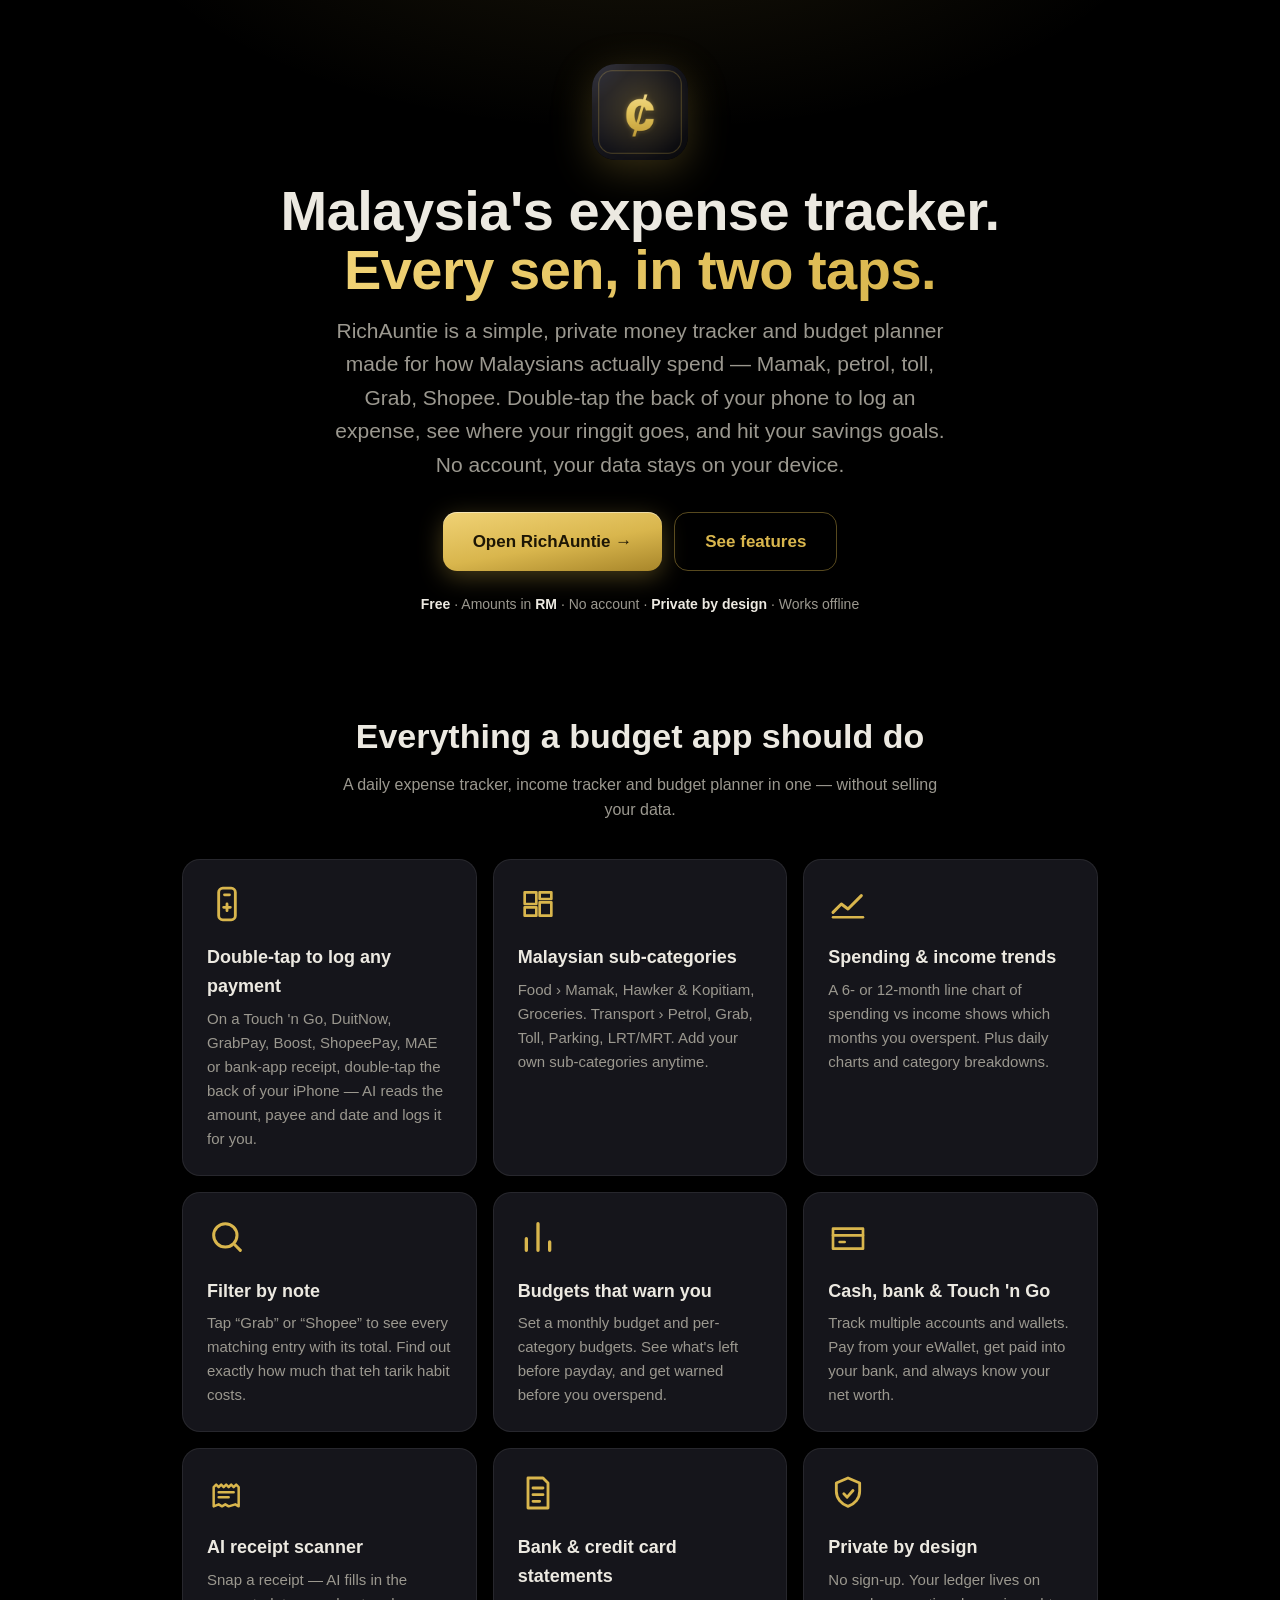
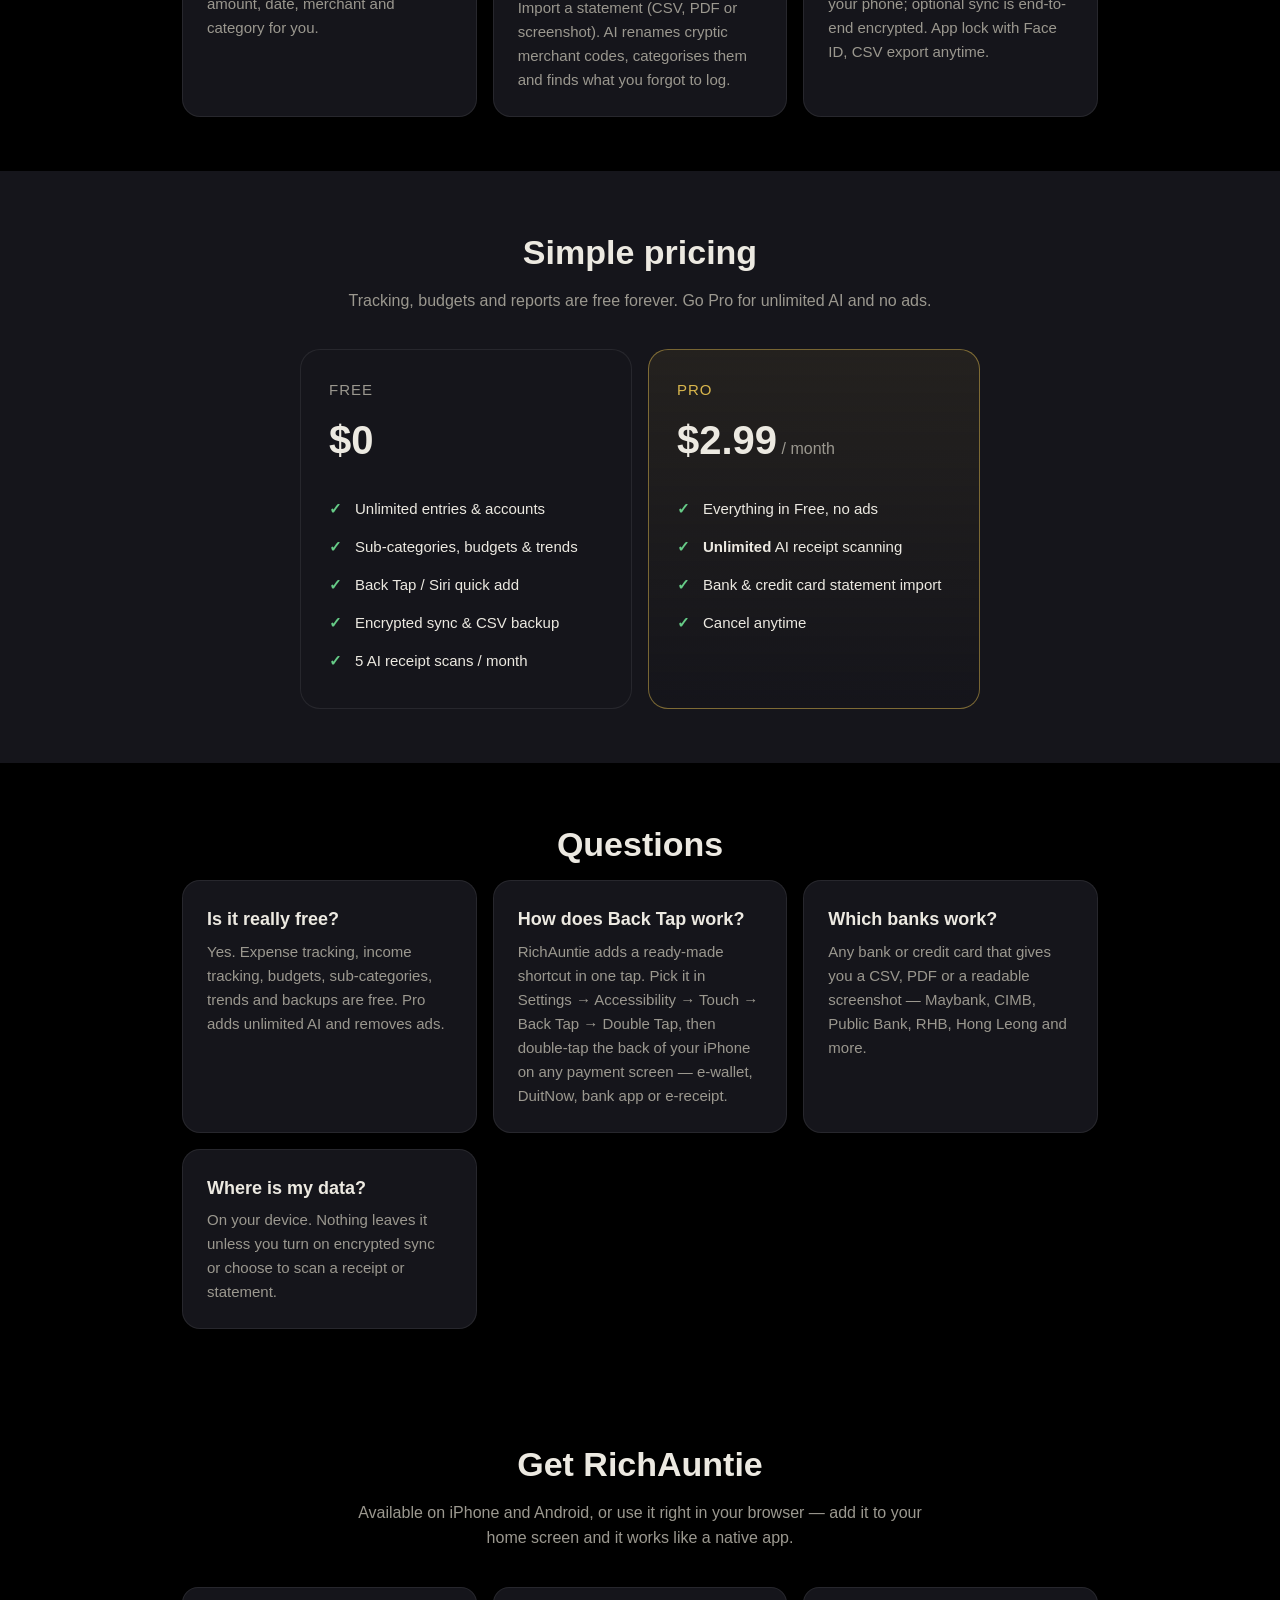
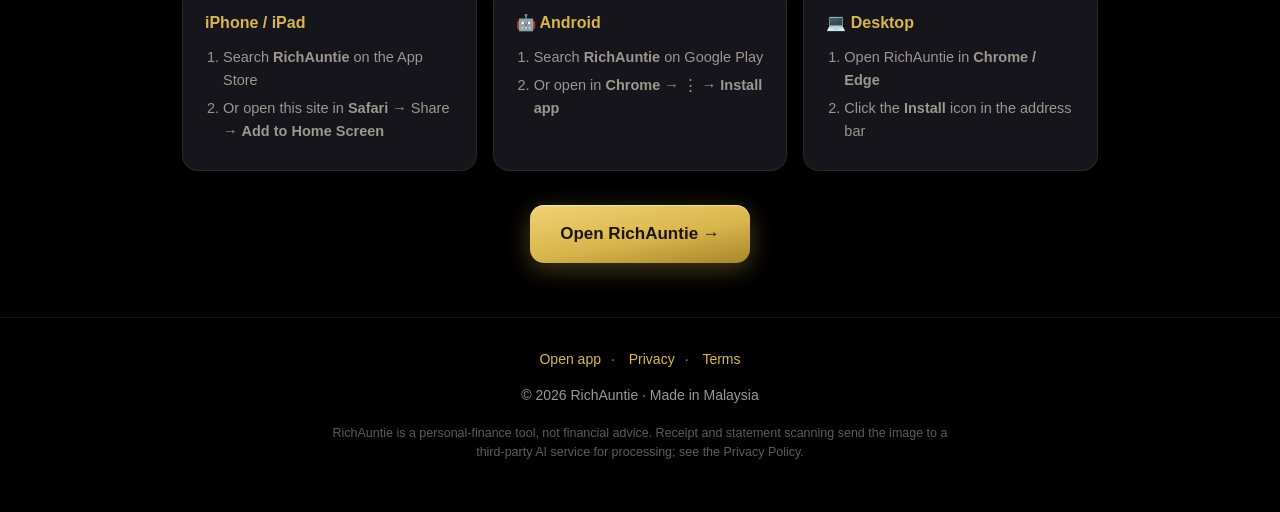
==== commit a4fcd11c: "Back Tap copy: all Malaysian payment methods (e-wallets, DuitNow, bank apps, e-receipts) Co-Authored" ====
--- a/landing.html
+++ b/landing.html
@@ -5,7 +5,7 @@
 <meta name="viewport" content="width=device-width, initial-scale=1, viewport-fit=cover">
 <title>RichAuntie — Expense Tracker &amp; Budget App for Malaysia (RM)</title>
 <meta name="description" content="RichAuntie is a free, private expense tracker and budget planner made for Malaysia. Track spending in RM, log Mamak, Grab, petrol and toll in seconds, scan receipts with AI, import bank &amp; credit card statements, and see spending vs income trends. No account needed.">
-<meta name="keywords" content="expense tracker Malaysia, budget app Malaysia, money manager, spending tracker, budget planner, personal finance app, daily expense tracker, expense manager, bookkeeping app, money tracker RM, receipt scanner, bank statement import, credit card tracker, savings tracker, income tracker, bill tracker, household budget, cash flow, aplikasi rekod perbelanjaan, aplikasi bajet, pengurus wang, 记账 App, 记账, 理财, 马来西亚 记账">
+<meta name="keywords" content="Touch n Go expense tracker, DuitNow, GrabPay, Boost, ShopeePay, MAE, e-wallet tracker, expense tracker Malaysia, budget app Malaysia, money manager, spending tracker, budget planner, personal finance app, daily expense tracker, expense manager, bookkeeping app, money tracker RM, receipt scanner, bank statement import, credit card tracker, savings tracker, income tracker, bill tracker, household budget, cash flow, aplikasi rekod perbelanjaan, aplikasi bajet, pengurus wang, 记账 App, 记账, 理财, 马来西亚 记账">
 <link rel="canonical" href="https://colinchin95.github.io/daily-ledger/landing.html">
 <meta name="robots" content="index, follow">
 <meta name="theme-color" content="#EDE4D5">
@@ -41,7 +41,7 @@
       "featureList": [
         "Expense and income tracking in Malaysian Ringgit (RM)",
         "Malaysian sub-categories: Mamak, hawker, groceries, petrol, Grab, toll, parking, LRT/MRT",
-        "Double-tap the back of the phone to log an expense (iPhone Back Tap)",
+        "Double-tap the back of the iPhone on any payment screen (Touch 'n Go, DuitNow, GrabPay, Boost, ShopeePay, MAE, bank apps) and AI logs it automatically",
         "Monthly budgets and per-category budgets",
         "Spending vs income trend line chart",
         "Search and filter by note",
@@ -62,7 +62,7 @@
         {
           "@type": "Question",
           "name": "Can I log an expense without opening the app?",
-          "acceptedAnswer": { "@type": "Answer", "text": "Yes. On iPhone, link RichAuntie's Quick Add Expense shortcut to Back Tap and double-tap the back of your phone to jump straight to the keypad. You can also say \"Hey Siri, log expense in RichAuntie\". On Android, long-press the app icon and choose Log expense." }
+          "acceptedAnswer": { "@type": "Answer", "text": "Yes. On iPhone, add RichAuntie's one-tap shortcut and link it to Back Tap. On any payment screen — Touch 'n Go, DuitNow, GrabPay, Boost, ShopeePay, MAE or your bank app — double-tap the back of your phone and AI logs the amount, payee and date for you. On Android, long-press the app icon and choose Log expense." }
         },
         {
           "@type": "Question",
@@ -166,8 +166,8 @@
     <div class="grid">
       <div class="card">
         <svg class="ic" viewBox="0 0 24 24" fill="none"><rect x="7" y="2.5" width="10" height="19" rx="2.5" stroke="currentColor" stroke-width="1.7"/><path d="M10.5 6.5h3M12 12v4M10 14h4" stroke="currentColor" stroke-width="1.7" stroke-linecap="round"/></svg>
-        <h3>Back Tap quick add</h3>
-        <p>Double-tap the back of your iPhone (or say “Hey Siri, log expense”) and land straight on the keypad. On Android, long-press the icon.</p>
+        <h3>Double-tap to log any payment</h3>
+        <p>On a Touch 'n Go, DuitNow, GrabPay, Boost, ShopeePay, MAE or bank-app receipt, double-tap the back of your iPhone — AI reads the amount, payee and date and logs it for you.</p>
       </div>
       <div class="card">
         <svg class="ic" viewBox="0 0 24 24" fill="none"><path d="M4 5h7v7H4zM13 5h7v4h-7zM13 11h7v8h-7zM4 14h7v5H4z" stroke="currentColor" stroke-width="1.6" stroke-linejoin="round"/></svg>
@@ -248,7 +248,7 @@
     <h2>Questions</h2>
     <div class="grid">
       <div class="card"><h3>Is it really free?</h3><p>Yes. Expense tracking, income tracking, budgets, sub-categories, trends and backups are free. Pro adds unlimited AI and removes ads.</p></div>
-      <div class="card"><h3>How does Back Tap work?</h3><p>In the Shortcuts app add “Quick Add Expense” from RichAuntie, then choose it in Settings → Accessibility → Touch → Back Tap → Double Tap.</p></div>
+      <div class="card"><h3>How does Back Tap work?</h3><p>RichAuntie adds a ready-made shortcut in one tap. Pick it in Settings → Accessibility → Touch → Back Tap → Double Tap, then double-tap the back of your iPhone on any payment screen — e-wallet, DuitNow, bank app or e-receipt.</p></div>
       <div class="card"><h3>Which banks work?</h3><p>Any bank or credit card that gives you a CSV, PDF or a readable screenshot — Maybank, CIMB, Public Bank, RHB, Hong Leong and more.</p></div>
       <div class="card"><h3>Where is my data?</h3><p>On your device. Nothing leaves it unless you turn on encrypted sync or choose to scan a receipt or statement.</p></div>
     </div>
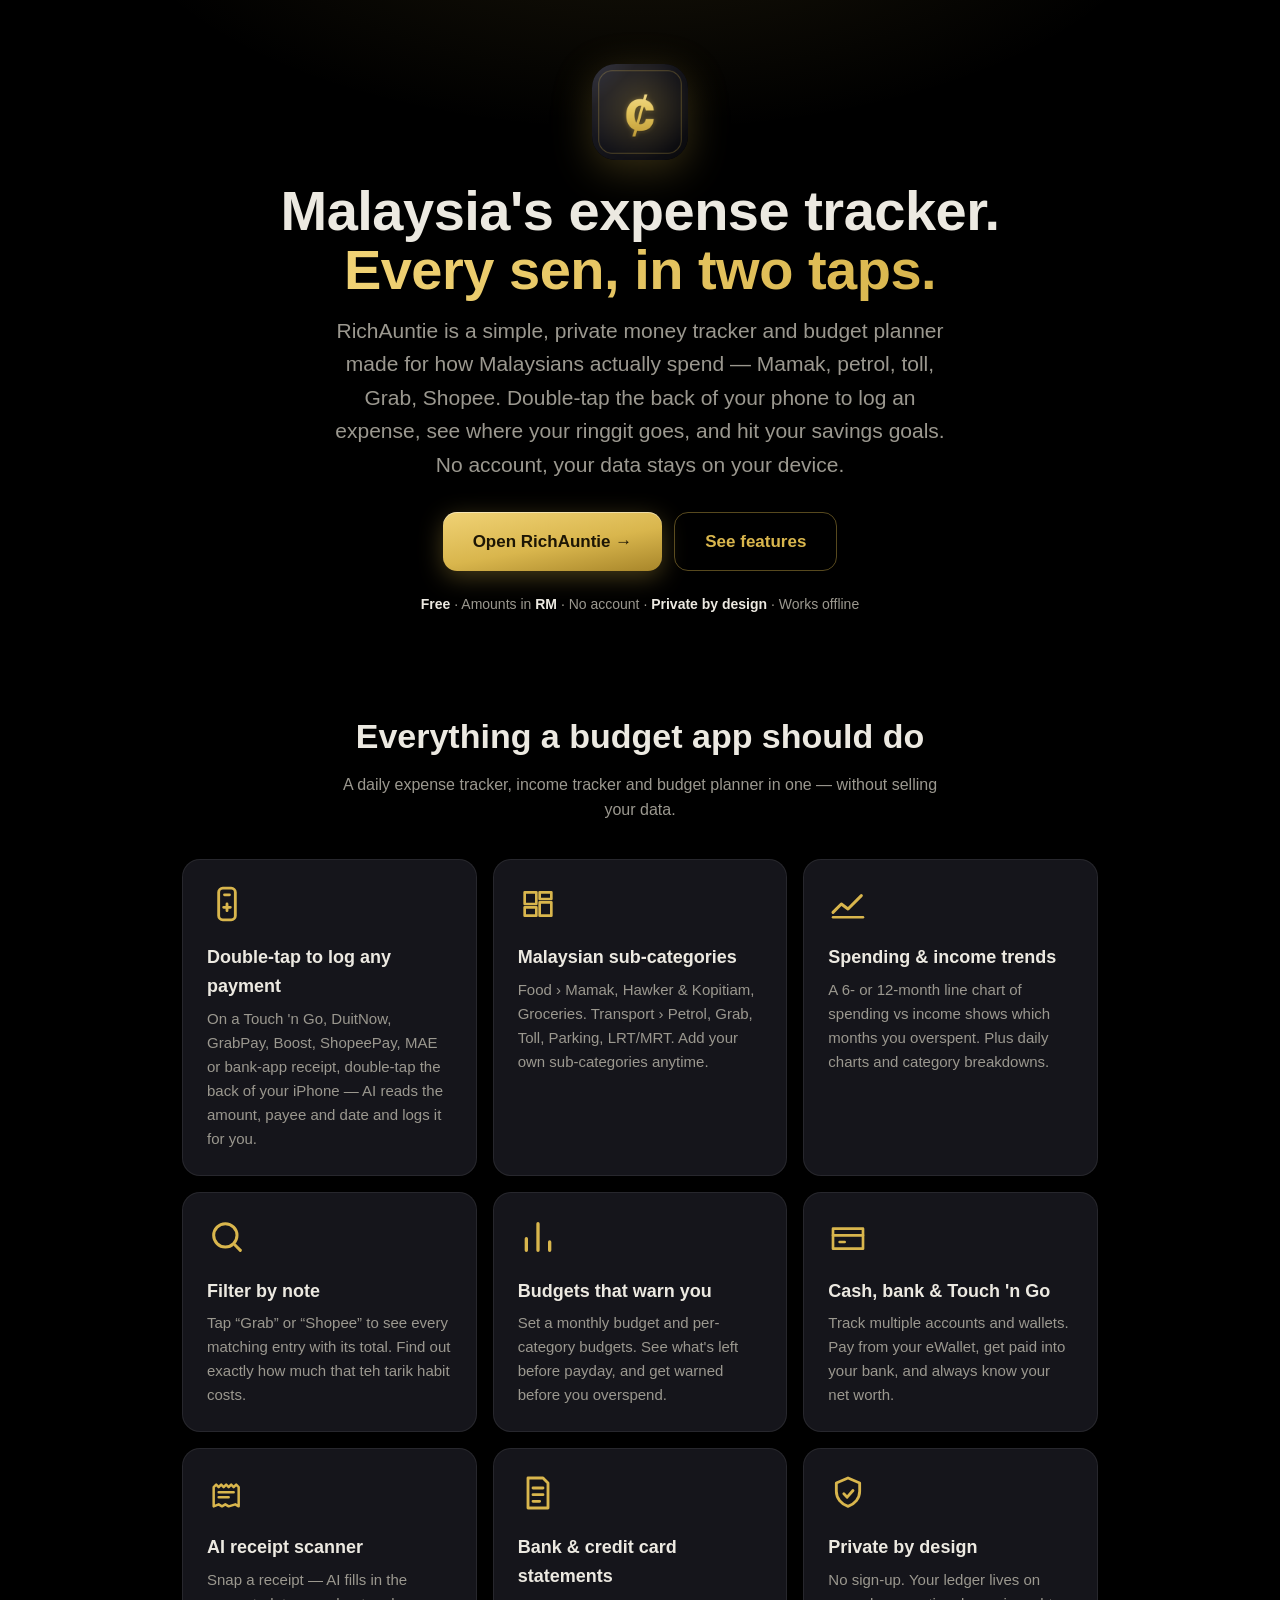
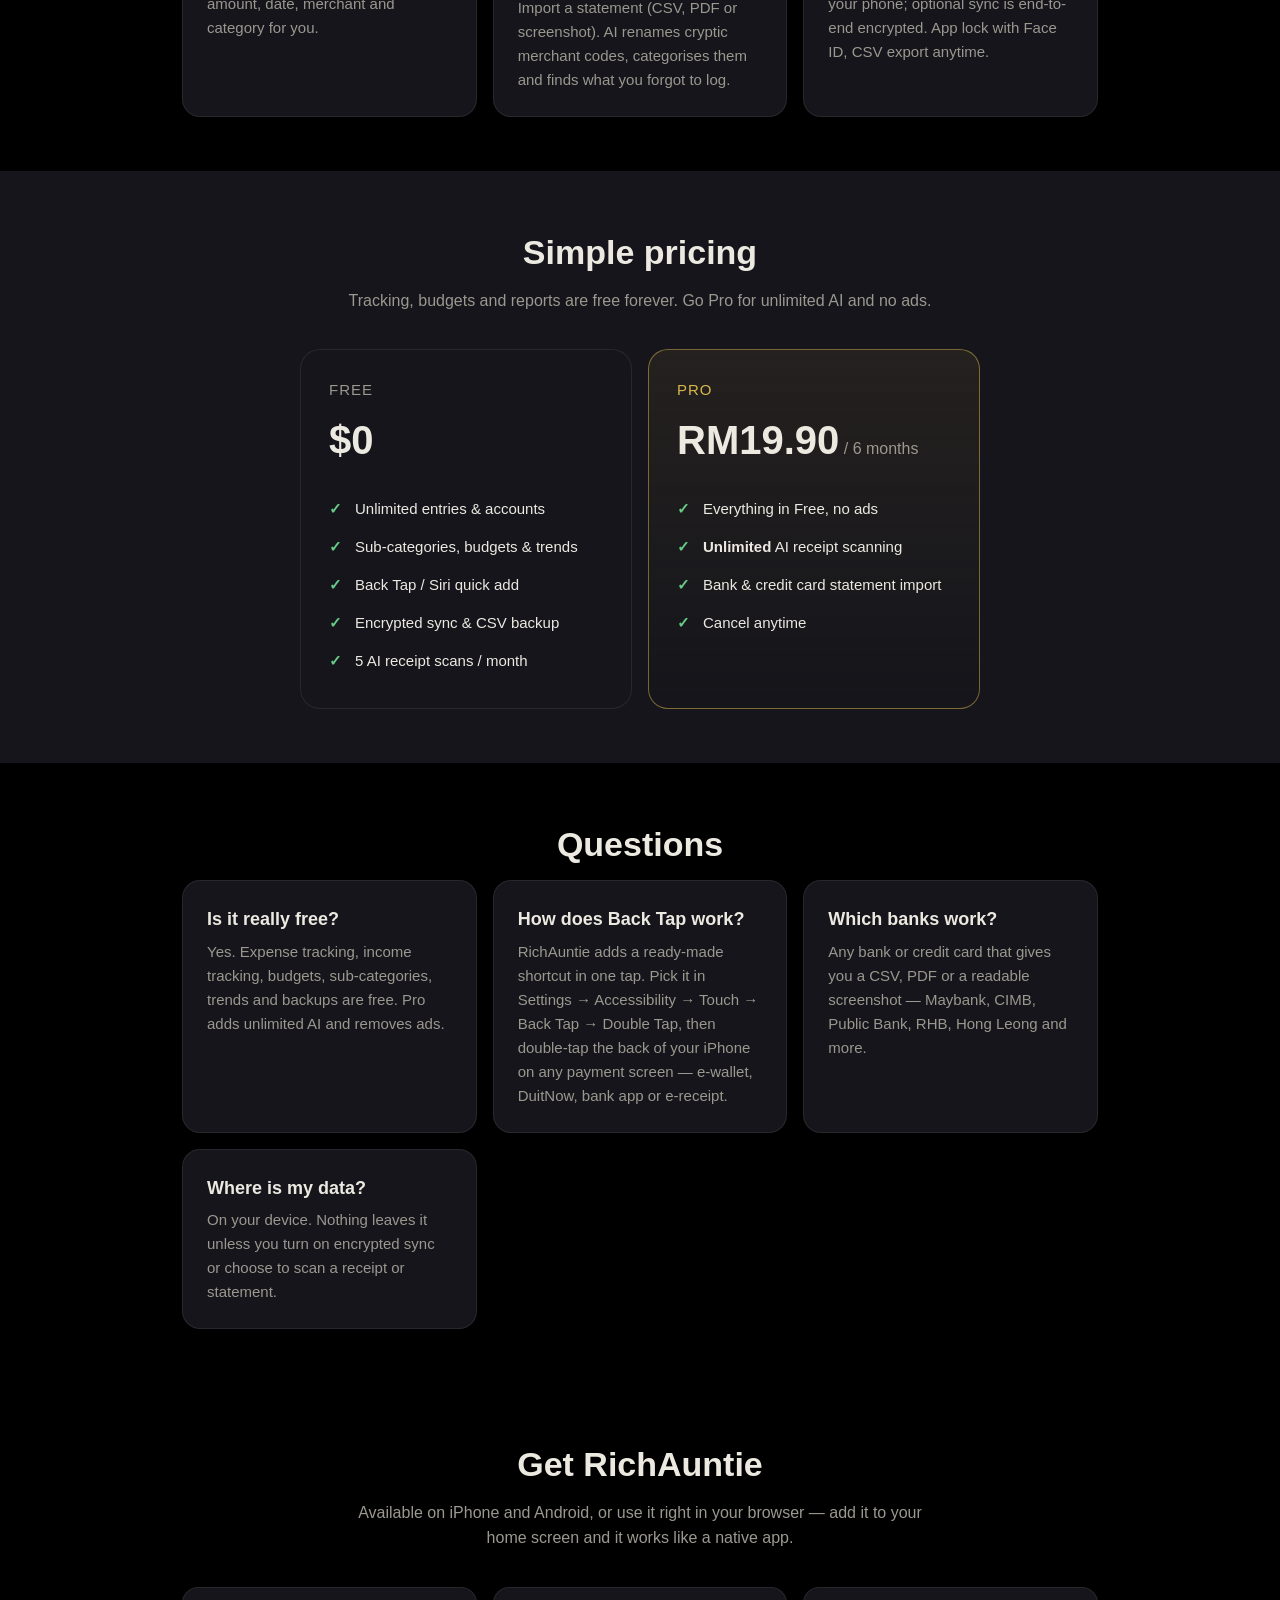
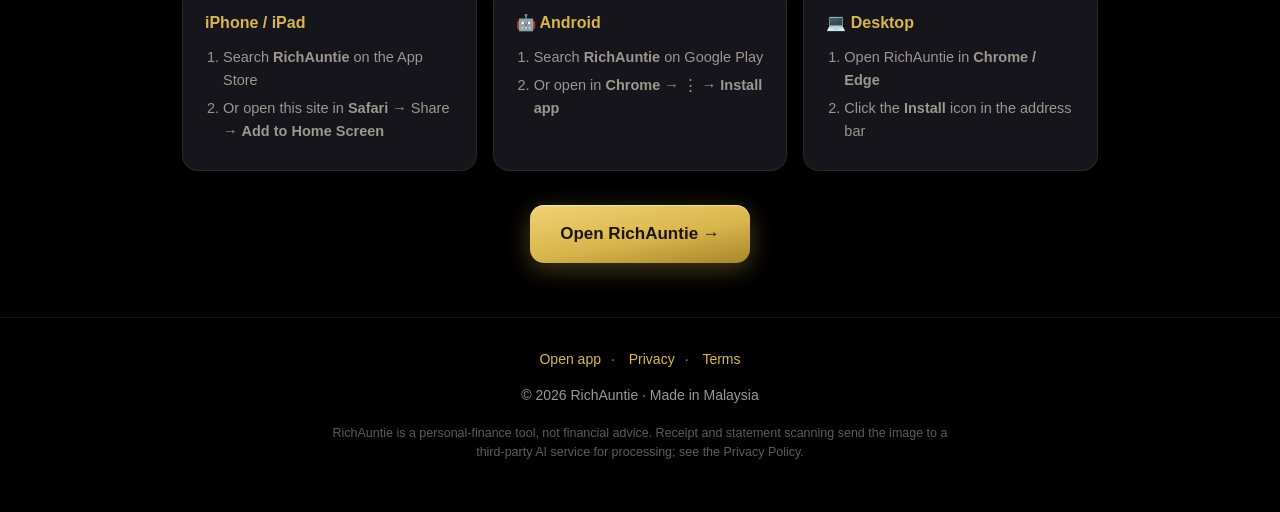
==== commit 4f23278a: "Pro: single 6-month plan (RM19.90); terms/landing pricing updated Co-Authored-By: Claude Opus 5.5 <n" ====
--- a/landing.html
+++ b/landing.html
@@ -37,7 +37,10 @@
       "countriesSupported": "MY",
       "image": "https://colinchin95.github.io/daily-ledger/icons/icon-1024.png",
       "url": "https://colinchin95.github.io/daily-ledger/landing.html",
-      "offers": { "@type": "Offer", "price": "0", "priceCurrency": "USD" },
+      "offers": [
+        { "@type": "Offer", "name": "Free", "price": "0", "priceCurrency": "MYR" },
+        { "@type": "Offer", "name": "RichAuntie Pro (6 months)", "price": "19.90", "priceCurrency": "MYR" }
+      ],
       "featureList": [
         "Expense and income tracking in Malaysian Ringgit (RM)",
         "Malaysian sub-categories: Mamak, hawker, groceries, petrol, Grab, toll, parking, LRT/MRT",
@@ -231,7 +234,7 @@
       </div>
       <div class="plan pro">
         <div class="name" style="color:var(--gold)">Pro</div>
-        <div class="amt">$2.99<span> / month</span></div>
+        <div class="amt">RM19.90<span> / 6 months</span></div>
         <ul>
           <li>Everything in Free, no ads</li>
           <li><b>Unlimited</b> AI receipt scanning</li>
